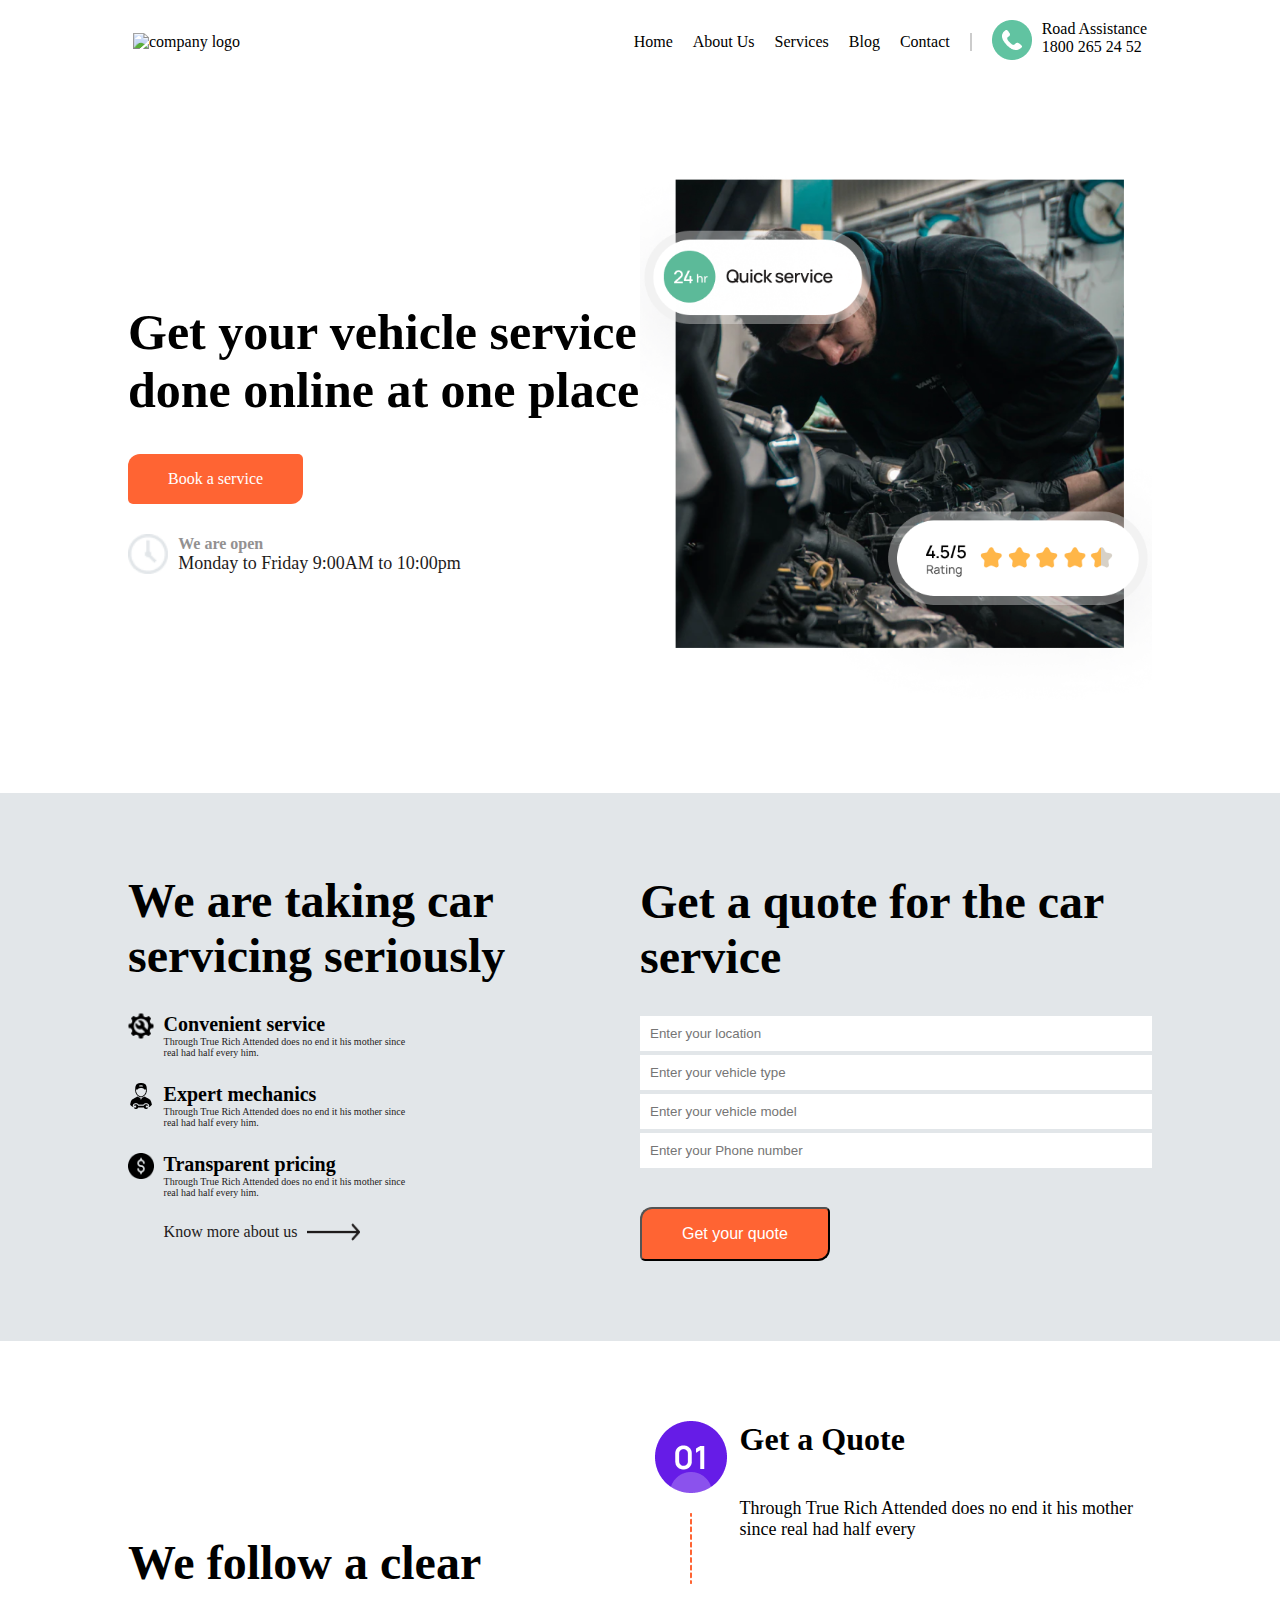
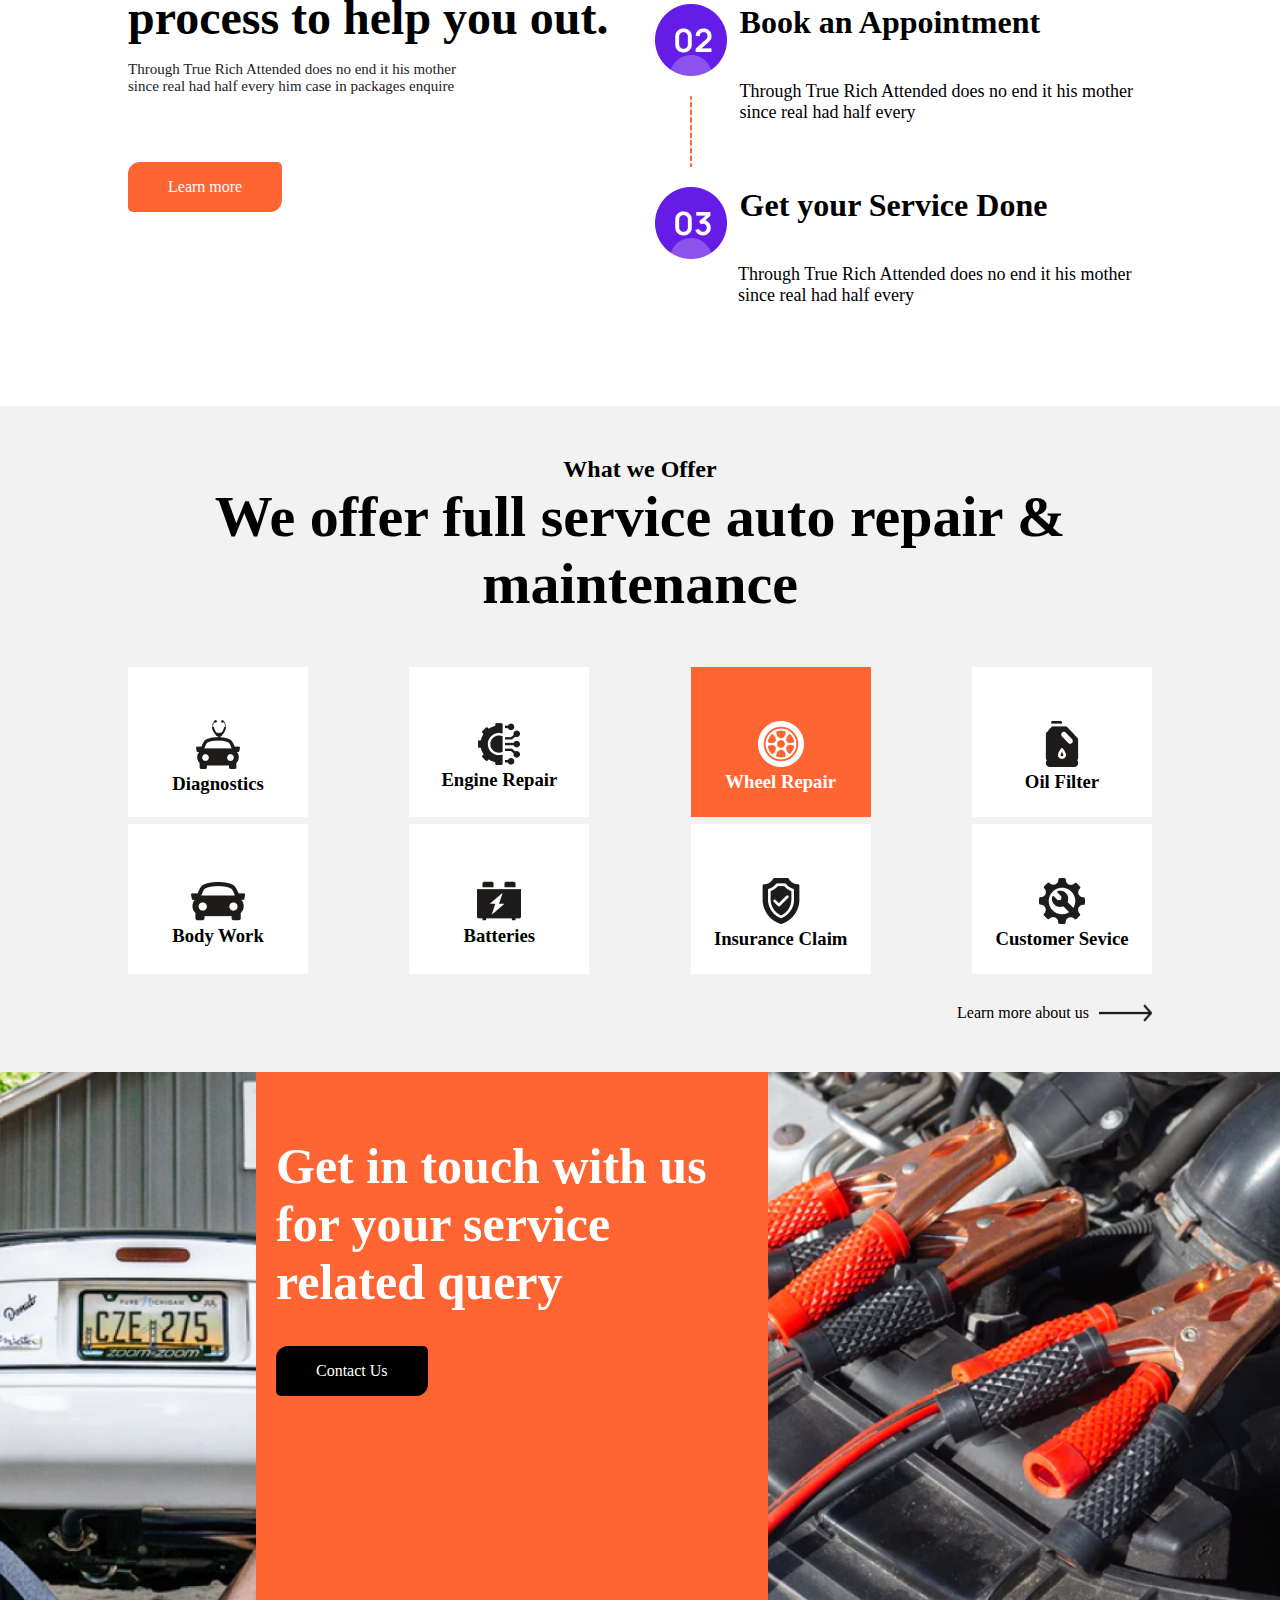
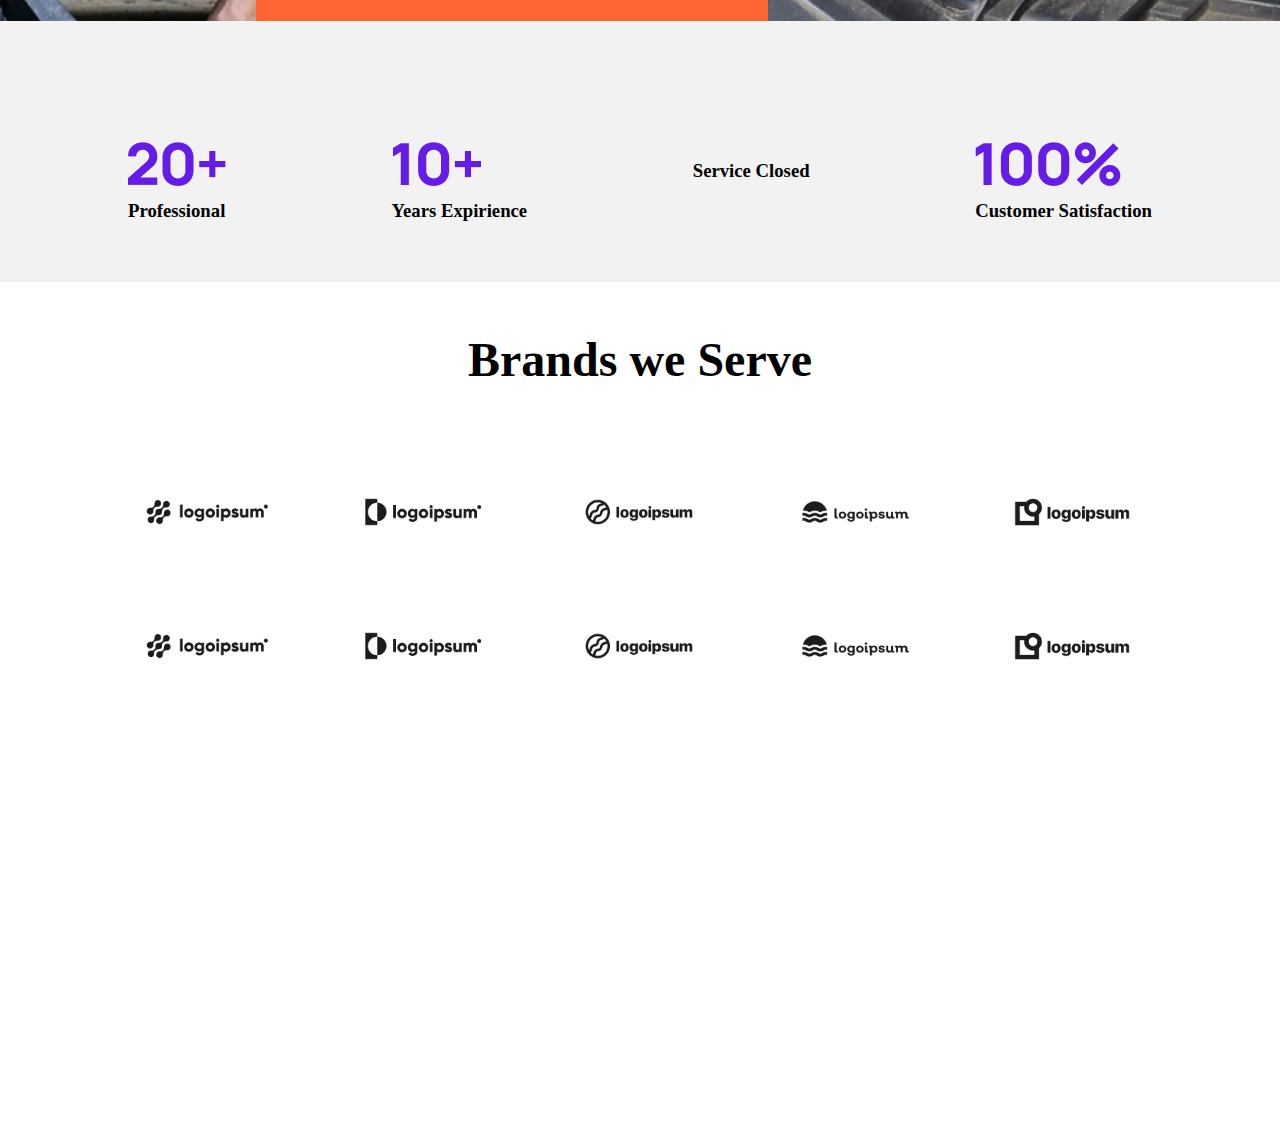
==== index.html @ cd8b01c2 "Minor self adjustments" ====
<!DOCTYPE html>
<html lang="en">
<head>
    <meta charset="UTF-8">
    <meta name="viewport" content="width=device-width, initial-scale=1.0">
    <meta http-equiv="X-UA-Compatible" content="ie=edge">
    <title>{finsweet</title>
    <link rel="stylesheet" href="page.css">
</head>
<body>
    <!-- Head Section -->
    <section>
        <header>
            <div class="container">
                <div class="main-header">
                    <div class="logo">
                        <img src="img/logo.png" alt="company logo" class="">
                    </div>
                    <div class="right-section">
                        <div class="navigation">
                            <ul>
                                <li><a href="#">Home</a></li>
                                <li><a href="#">About Us</a></li>
                                <li><a href="#">Services</a></li>
                                <li><a href="#">Blog</a></li>
                                <li><a href="#">Contact</a></li>
                            </ul>
                        </div>
                        <div class="road-assistance">
                            <div class="icon">
                                <img src="img/call.png" alt="road assistance">
                            </div>
                            <div class="inner-section">
                                <p>Road Assistance</p>
                                <p>1800 265 24 52</p>
                            </div>
                        </div>
                    </div>
                </div>
                
            </div>
        </header>
    </section>

    <!-- Hero Section -->
    <section id="hero-section">
        <div class="container">
            <div class="flex">
                <div class="text-section">
                    <h1>Get your vehicle service done online at one place</h1>
                    <a href="#" class="orange-button">Book a service</a>
                    <div class="time-section flex">
                        <div class="time-icon"><img src="img/timeicon.png" alt="time icon"></div>
                        <div class="time-text">
                            <h5>We are open</h5>
                            <p> Monday to Friday 9:00AM to 10:00pm</p>
                        </div>

                    </div>

                </div>
                <div class="image-section">
                    <!-- <img src="img/mechanic-image.png" alt="Mechanic Working"> -->

                </div>
            </div>

        </div>
    
    </section>

    <!-- Quote Section -->
    <section id="quote-section">
        <div class="container">
            <div class="flex">
                <div class="left-section">
                    <h2>We are taking car servicing seriously</h2>
                    <ul>
                        <li>
                                <div class="flex">
                                    <div class="image-box">
                                        <img src="img/convinient-service.png" alt="convinient service">
                                    </div>
                                    <div class="text-box">
                                        <h5>Convenient service</h5>
                                        <p>Through True Rich Attended does no end it his mother since real had half every him.</p>
                                    </div>
                                </div>
                        </li>

                        <li>
                                <div class="flex">
                                    <div class="image-box">
                                        <img src="img/expert-mechanics.png" alt="convinient service">
                                    </div>
                                    <div class="text-box">
                                        <h5>Expert mechanics</h5>
                                        <p>Through True Rich Attended does no end it his mother since real had half every him.</p>
                                    </div>
                                </div>
                        </li>

                        <li>
                                <div class="flex">
                                        <div class="image-box">
                                            <img src="img/pricing.png" alt="convinient service">
                                        </div>
                                        <div class="text-box">
                                            <h5>Transparent pricing</h5>
                                            <p>Through True Rich Attended does no end it his mother since real had half every him.</p>
                                        </div>
                                    </div>
                        </li>

                        <li>
                                <div class="flex">
                                        <div class="image-box">
                                        </div>
                                        <div class="text-box">
                                            <div class="flex">
                                                <a href="#">Know more about us</a>
                                                <img src="img/Arrow.png" alt="">
                                            </div>
                                        </div>
                                    </div>
                        </li>
                    </ul>

                </div>
                <div class="right-form-section">
                    <h3>Get a quote for the car service</h3>
                    <div>
                        <form action="">
                            <div class="input-box">
                                <input type="text" placeholder="Enter your location">
                            </div>
                            <div class="input-box">
                                <input type="text" placeholder="Enter your vehicle type">
                            </div>
                            <div class="input-box">
                                <input type="text" placeholder="Enter your vehicle model">
                            </div>
                            <div class="input-box">
                                <input type="text" placeholder="Enter your Phone number">
                            </div>                            
                            <button class="orange-button">Get your quote</button>
                        </form>
                    </div>

                </div>
            </div>

        </div>
    </section>

    <!-- Learn Section -->
    <section id="learn-section">
        <div class="container">
            <div class="parent flex">
                <div class="left-2-section">
                    <h2>We follow a clear process to help you out.</h2>
                    <p>Through True Rich Attended does no end it his mother <br> since real had half every him case in packages enquire</p>
                    <a href="#" class="orange-button">Learn more</a>

                </div>


                <div class="right-2-section">
                    <div>

                        <ul>
                            <li>
                                <div class="flex">
                                    <div class="image-box">
                                        <img src="img/circle-cutton1.png" alt="convinient service">
                                    </div>
                                    <div class="text-box">
                                        <h5>Get a Quote</h5>
                                    </div>
                                </div>
                            </li>

                            <li>
                                <div class="flex">
                                    <div class="image-box">
                                        <img src="img/Line.png" alt="Orange line">
                                    </div>
                                    <div class="text-box">
                                        <p>Through True Rich Attended does no end it his mother since real had half every</p>
                                    </div>
                                </div>
                            </li>
                        </ul>

                        <ul>
                            <li>
                                <div class="flex">
                                    <div class="image-box">
                                        <img src="img/circle-cutton2.png" alt="convinient service">
                                    </div>
                                    <div class="text-box">
                                        <h5>Book an Appointment</h5>
                                    </div>
                                </div>
                            </li>

                            <li>
                                <div class="flex">
                                    <div class="image-box">
                                        <img src="img/Line.png" alt="Orange line">
                                    </div>
                                    <div class="text-box">
                                        <p>Through True Rich Attended does no end it his mother since real had half every</p>
                                    </div>
                                </div>
                            </li>
                        </ul>

                        <ul>
                            <li>
                                <div class="flex">
                                    <div class="image-box">
                                        <img src="img/circle-cutton3.png" alt="convinient service">
                                    </div>
                                    <div class="text-box">
                                        <h5>Get your Service Done</h5>
                                    </div>
                                </div>
                            </li>

                            <li>
                                <div class="flex">
                                    <div class="image-box">
                                        <img src="" alt="">
                                    </div>
                                    <div class="text-box">
                                        <p>Through True Rich Attended does no end it his mother since real had half every</p>
                                    </div>
                                </div>
                            </li>
                        </ul>
                           
                    </div>

                </div>
            </div>
        </div>
    </section>

    <!-- Offer Section -->
    <section id="offer-section">
        <div class="container">
            <h2>What we Offer</h2>
            <h1>We offer full service auto repair & maintenance</h1>

            <div class="first-row">

                <div class="service-box">
                    <div class="box-area">
                        <img src="img/diagnostics.png" alt="Diagnostics">
                        <h3>Diagnostics</h3>
                    </div>
                </div>

                <div class="service-box">
                    <div class="box-area">
                        <img src="img/engine-repair.png" alt="Engine Repair">
                        <h3>Engine Repair</h3>
                    </div>
                </div>

                <div id="wheel">
                    <div class="box-area">
                        <img src="img/wheel-repair.png" alt="Wheel Repair">
                        <h3>Wheel Repair</h3>
                    </div>
                </div>

                <div class="service-box">
                    <div class="box-area">
                        <img src="img/oil-filter.png" alt="Oil filter">
                        <h3>Oil Filter</h3>
                    </div>
                </div>


            </div>

            <div class="second-row">
               
                <div class="service-box">
                        <div class="box-area">
                            <img src="img/body-work.png" alt="Body work">
                            <h3>Body Work</h3>
                        </div>
                    </div>
    
                    <div class="service-box">
                        <div class="box-area">
                            <img src="img/batteries.png" alt="Batteries">
                            <h3>Batteries</h3>
                        </div>
                    </div>
    
                    <div class="service-box">
                        <div class="box-area">
                            <img src="img/insurance-claim.png" alt="Insurance">
                            <h3>Insurance Claim</h3>
                        </div>
                    </div>
    
                    <div class="service-box">
                        <div class="box-area">
                            <img src="img/customer.png" alt="costomer">
                            <h3>Customer Sevice</h3>
                        </div>
                    </div>

            </div>
            <div class="flex">
                <a href="#">Learn more about us</a>
                <img src="img/Arrow.png" alt="">
            </div>
        </div>

    </section>

    <!-- Interact Section -->
    <section id="interact-section">
            <div class="flex">

                <div class="first-img">
                    <img src="" alt="">

                </div>

                <div class="second-img">
                    <h1>Get in touch with us for your service related query</h1>
                    <a href="#" class="orange-button">Contact Us</a>

                </div>

                <div class="third-img">
                    <img src="" alt="">
                </div>
            </div>


        <div class="container">

            <div class="rate-flex">
                <div class="rate">
                    <img src="img/20+.png" alt="">
                    <h3>Professional</h3>
                </div>

                <div class="rate">
                    <img src="img/10+.png" alt="">
                    <h3>Years Expirience</h3>
                </div>
                
                <div class="rate">
                    <img src="img/12k+.png" alt="">
                    <h3>Service Closed</h3>
                </div>
                <div class="rate">
                    <img src="img/wee.png" alt="">
                    <h3>Customer Satisfaction</h3>
                </div>
            </div>
            

        </div>

    </section>
        
    <!-- Brand Setion -->
    <section id="brand-section">
        <div class="container">
            <h1>Brands we Serve</h1>
            <div class="rate-top">

                <div class="rate">
                        <img src="img/logo1.png" alt="">
                </div>

                <div class="rate">
                        <img src="img/logo2.png" alt="">
                </div>

                <div class="rate">
                        <img src="img/logo3.png" alt="">
                </div>

                <div class="rate">
                        <img src="img/logo4.png" alt="">
                </div>

                <div class="rate">
                        <img src="img/logo5.png" alt="">
                </div>
            </div>

            <div class="rate-top">
                    
                <div class="rate">
                        <img src="img/logo1.png" alt="">
                </div>

                <div class="rate">
                        <img src="img/logo2.png" alt="">
                </div>

                <div class="rate">
                        <img src="img/logo3.png" alt="">
                </div>

                <div class="rate">
                        <img src="img/logo4.png" alt="">
                </div>

                <div class="rate">
                        <img src="img/logo5.png" alt="">
                </div>
            </div>
        </div>

    </section>


</body>
</html>
---- page.css ----
* {
    margin: 0;
    padding: 0;
    box-sizing: border-box;
}

.container {
    width: 80%;
    margin: 0 auto;
}

.main-header{
    display: flex;
    justify-content: space-between;
    align-items: center;
    padding: 20px 5px;
}

.right-section {
    display: flex;
    align-items: center;
}

.right-section ul {
    list-style: none;
    display: flex;
}

.road-assistance {
    display: flex;
    padding-left: 20px;
}

.right-section ul li {
    margin-right: 20px;
}

.right-section ul li a {
    text-decoration: none;
    color: #000;
}

.right-section .navigation {
    border-right: 2px solid #ccc;
}

.road-assistance .icon {
    margin-right: 10px;
}

.flex{
    display: flex;

}

#hero-section .text-section, #hero-section .image-section{
    width: 50%;
}

#hero-section, #quote-section {
    padding: 80px 0;
}
.image-section{
    background: url(img/mechanic-image.png);
    background-size: cover;
    background-repeat: no-repeat;
    background-position: center;
    height: 61vh;
}
.text-section h1{
    font-size: 50px;
    font-family: 'Manrope';
}
.orange-button{
    background: #FF6433;
    border-radius: 12px 5px;
    padding: 16px 40px;
    text-decoration: none;
    color: #fff;
    font-size: 16px;
    margin-top: 35px;
    display: inline-block;
}

.time-section{
    margin-top: 30px;
    align-items: center;
}
.time-section .time-icon{
    width: 8%;
    margin-right: 10px;
    display: flex;
    align-items: center;
    justify-content: center;
}

.time-section .time-text{
    width: 92%;
}

.time-section img{
    width: 100%;
}

#hero-section .flex{
    align-items: center;
}

.time-text h5{
    color: #939191;
    font-size: 16px;
}

.time-text p{
    font-size: 18px;
    color: #1E1B1B;
}

#quote-section{
    background: #E2E6E9;
}

#quote-section .left-section, #quote-section .right-form-section{
    width: 50%;
    align-content: center;
    align-items: center; 
}

#quote-section ul{
    list-style: none;
}

#quote-section ul li{
    margin-bottom: 20px;
}

#quote-section .left-section h2{
    margin-bottom: 30px;
}

.left-section h2{
    font-size: 48px;
    font-family: 'Manrope';
}

#quote-section .left-section .image-box{
    width: 5%;
    margin-right: 10px;

}
#quote-section .left-section .image-box img{
    width: 100%;
}

#quote-section .left-section .text-box{
    width: 50%;
}

#quote-section .left-section .text-box h5{
    font-size: 20px;
}
#quote-section .left-section .text-box p{
    font-size: 10px;
    color: #1E1B1B;
    margin-bottom: 5px;
}

.text-box a{
    text-decoration: none;
    color: #1E1B1B;
    margin-right: 10px;
}

#quote-section .right-form-section h3{
    font-size: 48px;
    margin-bottom: 32px;
}

#quote-section .right-form-section input{
    width: 100%;
    padding: 10px;
    margin-bottom: 4px;
    border: none;
}
#learn-section .left-2-section, #learn-section .right-2-section{
    width: 50%;
    align-content: center;
    align-items: center;
}

#quote-section, #learn-section {
    padding: 80px 0;
}

#learn-section .left-2-section h2{
    font-size: 48px;
    margin-bottom: 16px;
}

#learn-section .left-2-section p{
    color: #1E1B1B;
    font-size: 15px;
    margin-bottom: 32px;
}

#learn-section .right-2-section img{
    align-items: center;
    align-content: center;
    margin-right: 24px;

}

.flex-row .flex{
    justify-content: space-between;
}

#learn-section ul{
    list-style: none;
}

#learn-section ul li{
    margin-bottom: 20px;
}

#learn-section ul li h5{
    font-size: 32px;
}
#learn-section ul li p{
    font-size: 18px;
    margin-top: -15px;
}
#learn-section .flex .image-box{
    width: 5%;
    display: flex;
    align-items: center;
    justify-content: center;
    margin-left: 50px;
    margin-right: 24px;
}

#learn-section .flex .image-box img{
    display: flex;
    align-items: center;
    justify-content: center;
}

#learn-section .flex .text-box{
    width: 95%;
}

#learn-section .parent{
    align-content: center;
    align-items: center;
}

#offer-section{
    background: #F2F2F2;
}

#offer-section h1{
    font-size: 58px;
    text-align: center;
}

#offer-section h2{
    font-size: 24px;
    text-align: center;
}

#offer-section .container{
    padding-bottom: 50px;
    padding-top: 50px;
}

#offer-section .first-row .service-box .box-area, #wheel{
    background: #fff;
    width: 180px;
    text-align: center;
    align-items: center;
    align-content: center;
    height: 150px;
    padding-top: 30px;
    margin-top: 50px;
}

#offer-section  #wheel:hover{
    background-color: #000;
}

#offer-section .first-row .service-box .box-area:hover, #offer-section .second-row .service-box .box-area:hover{
    background-color: #FF6433;
}

#wheel{
    background: #FF6433;
    color: #fff;
}
#offer-section .second-row .service-box .box-area{
    background: #fff;
    width: 180px;
    text-align: center;
    align-items: center;
    align-content: center;
    height: 150px;
    padding-top: 30px;
    margin-top: 7px;
}

#offer-section .first-row, .second-row{
    display: flex;
    justify-content: space-between;
    align-items: center;
}

#offer-section .container .flex{
    padding-top: 30px;
    display: flex;
    justify-content: flex-end
}

#offer-section .container a{
    text-decoration: none;
    color: black;
    padding-right: 10px;
}

#interact-section{
    background: #F2F2F2;
    height: 90vh;
}

#interact-section .flex{
    height: 80vh;
}
#interact-section .first-img{
    width: 20%;
    background: url(img/car-image.png);
    background-size: cover;
    background-repeat: no-repeat;
    background-position: center;
    height: 61vh;
}

#interact-section .second-img{
    width: 40%;
    background: #FF6433;
    padding-top: 65px;
    padding-bottom: 80px;
    padding-left: 20px;
    padding-right: 20px;
    height: 61vh;
}

#interact-section .second-img a{
    background: #000000;
}

#interact-section .second-img h1{
    color: #fff;
    font-size: 50px;

}

#interact-section .third-img{ 
    width: 40%;
    background: url(img/wire-image.png);
    background-size: cover;
    background-repeat: no-repeat;
    background-position: center;
    height: 61vh;
    
}

#interact-section .container{
    background: #F2F2F2;
}
.rate-flex{
    display: flex;
    justify-content: space-between;
}

.rate img{
    margin-bottom: 10px;
}

#interact-section .flex{
    margin-bottom: -50px;
}

#interact-section .container{
    margin-bottom: -50px;
}


.rate-top{
    display: flex;
    justify-content: space-between;
}

.rate img{
    margin-bottom: 10px;
}

#interact-section .flex{
    margin-bottom: -50px;
}

#interact-section .container{
    margin-bottom: -50px;
}

.rate-top img{
    height: 90px;
    margin-top: 30px;
}

#brand-section .container{
    text-align: center;
}

#brand-section .container h1{
    font-size: 48px;
    margin: 50px;
}

#brand-section{
    height: 90vh;
}
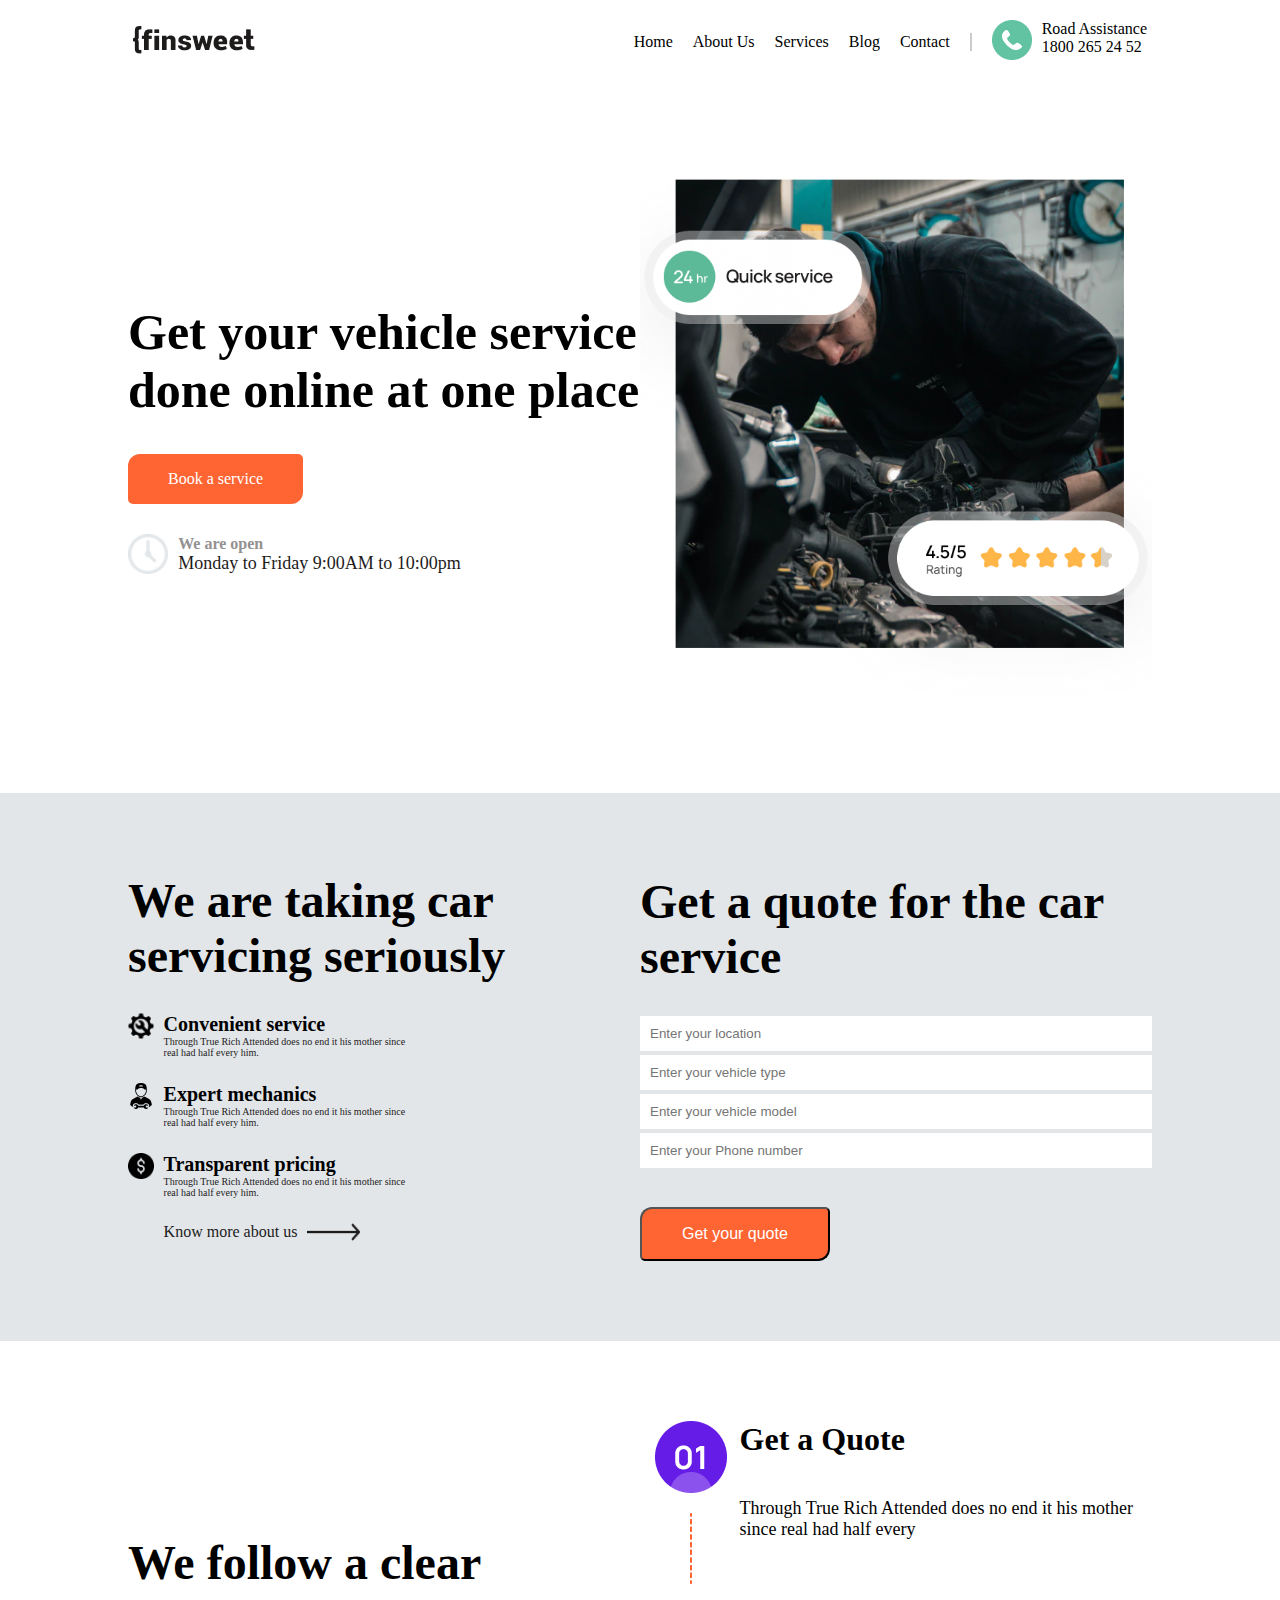
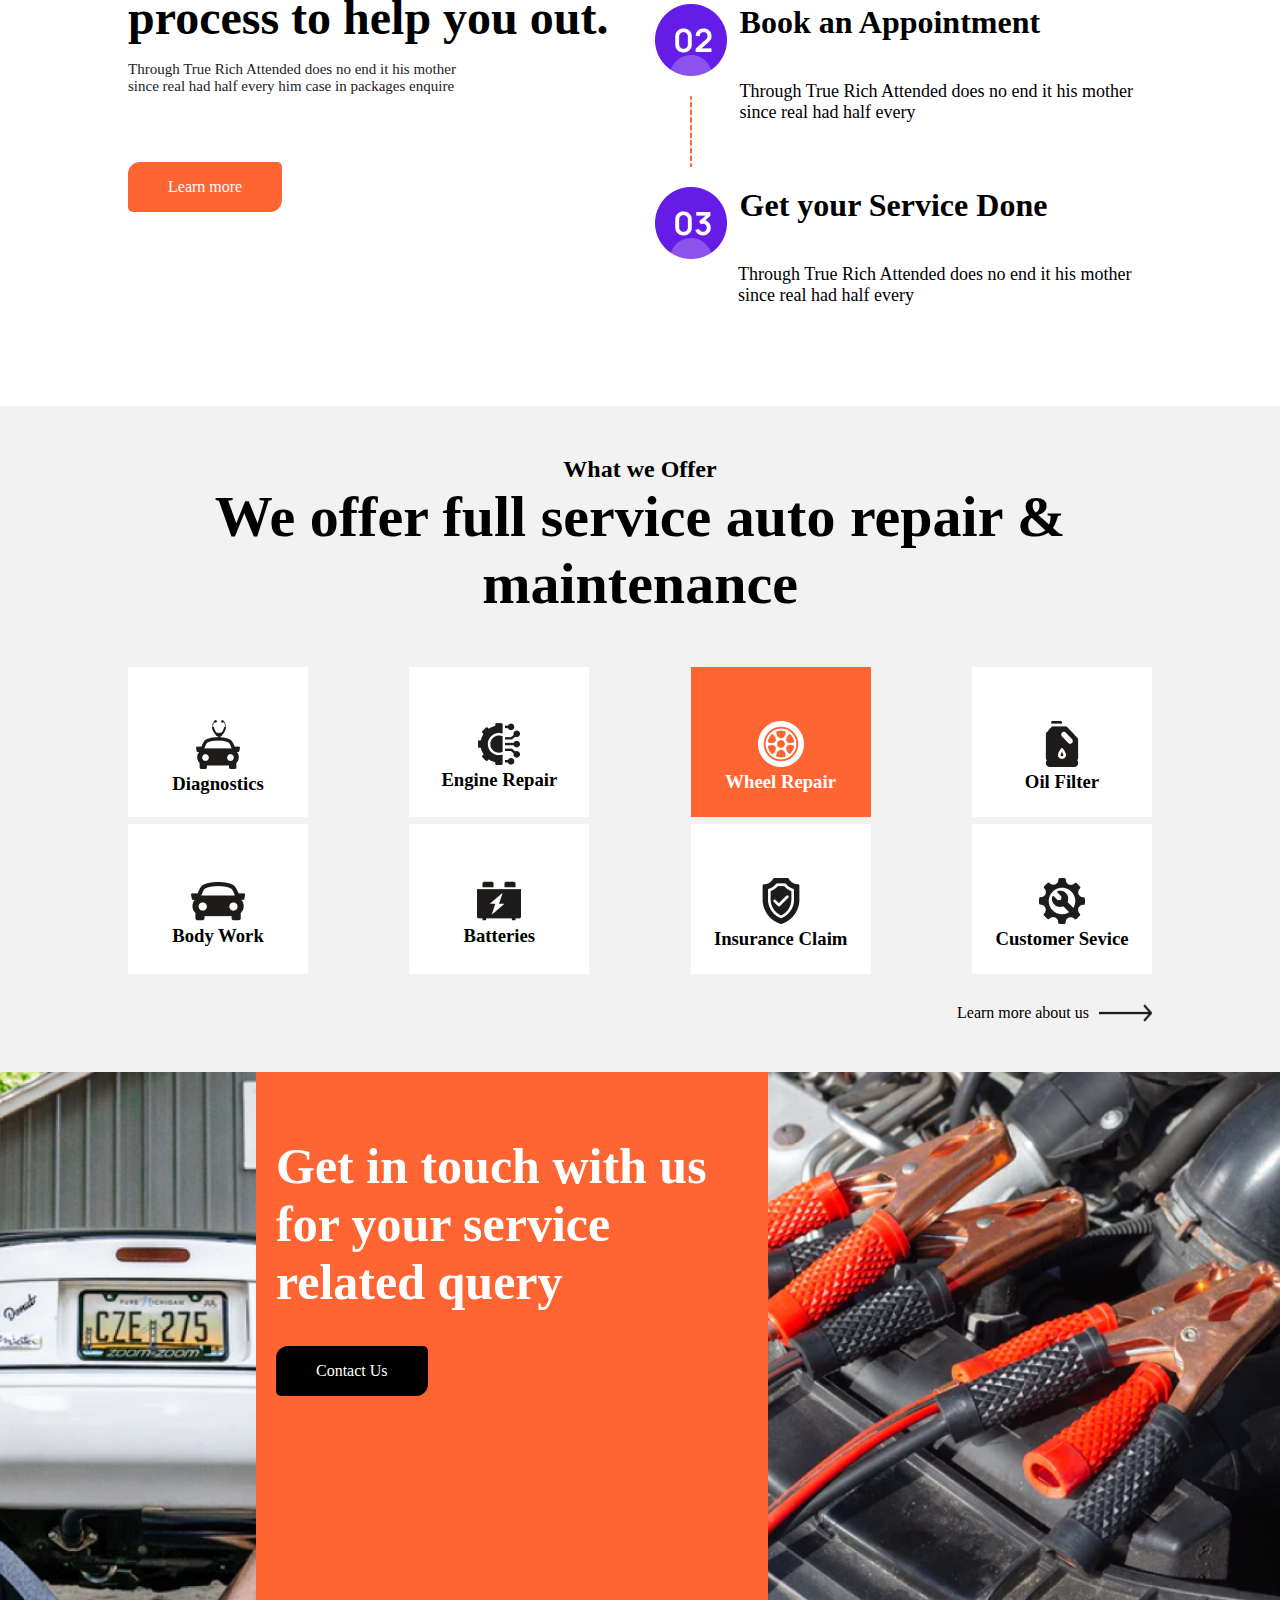
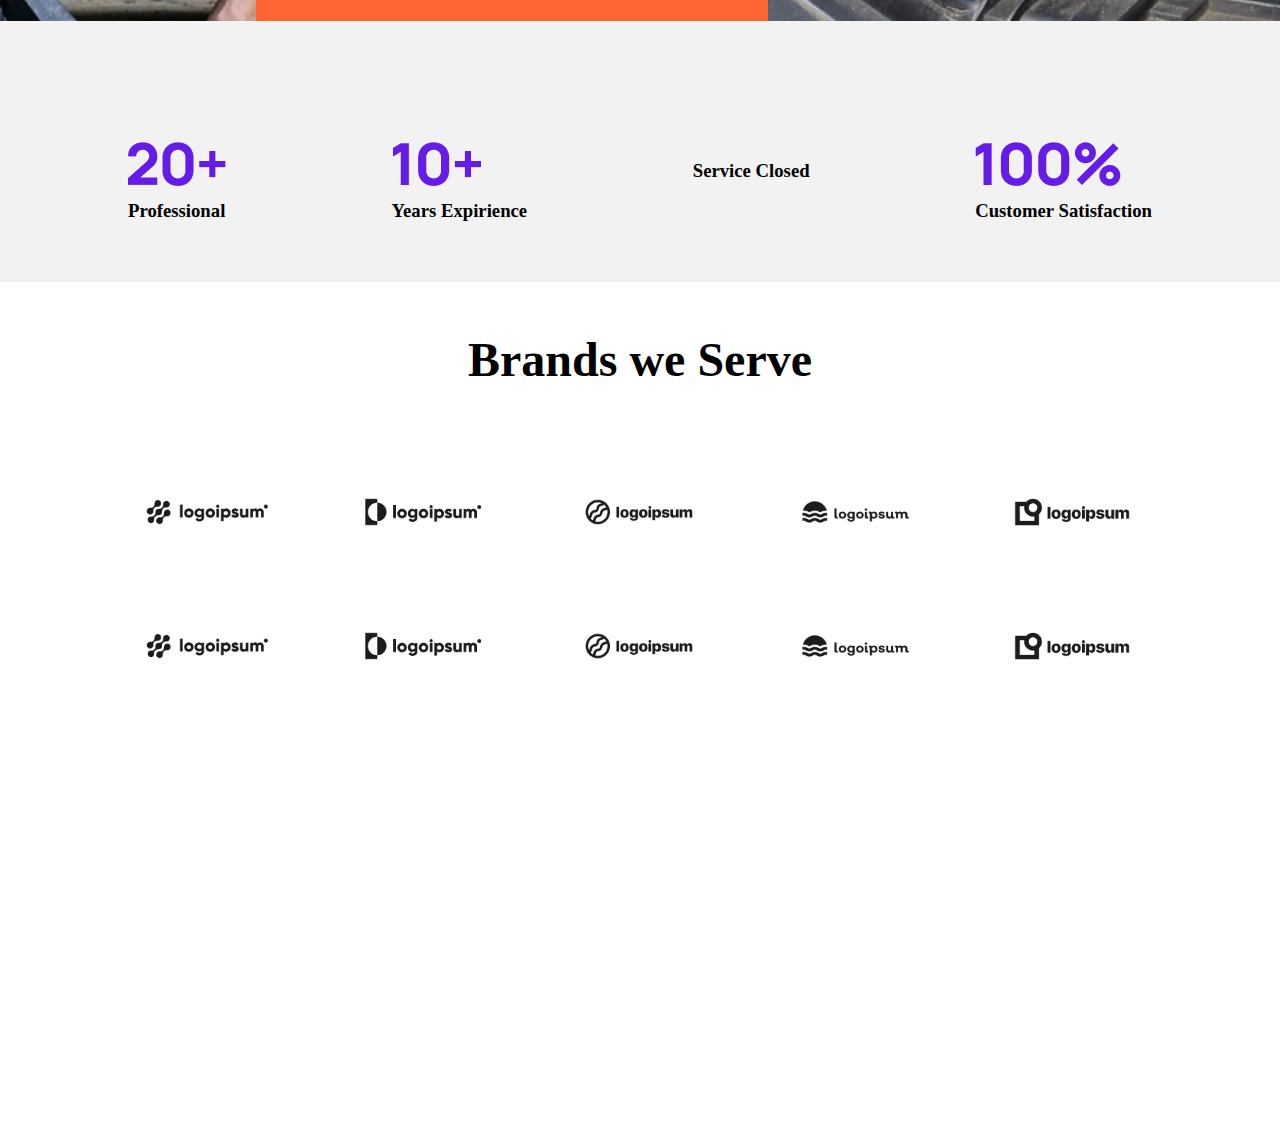
==== commit d5c24dff: "Logo adjustment" ====
--- a/index.html
+++ b/index.html
@@ -14,7 +14,7 @@
             <div class="container">
                 <div class="main-header">
                     <div class="logo">
-                        <img src="img/logo.png" alt="company logo" class="">
+                        <img src="img/finsweet.png" alt="company logo" class="">
                     </div>
                     <div class="right-section">
                         <div class="navigation">
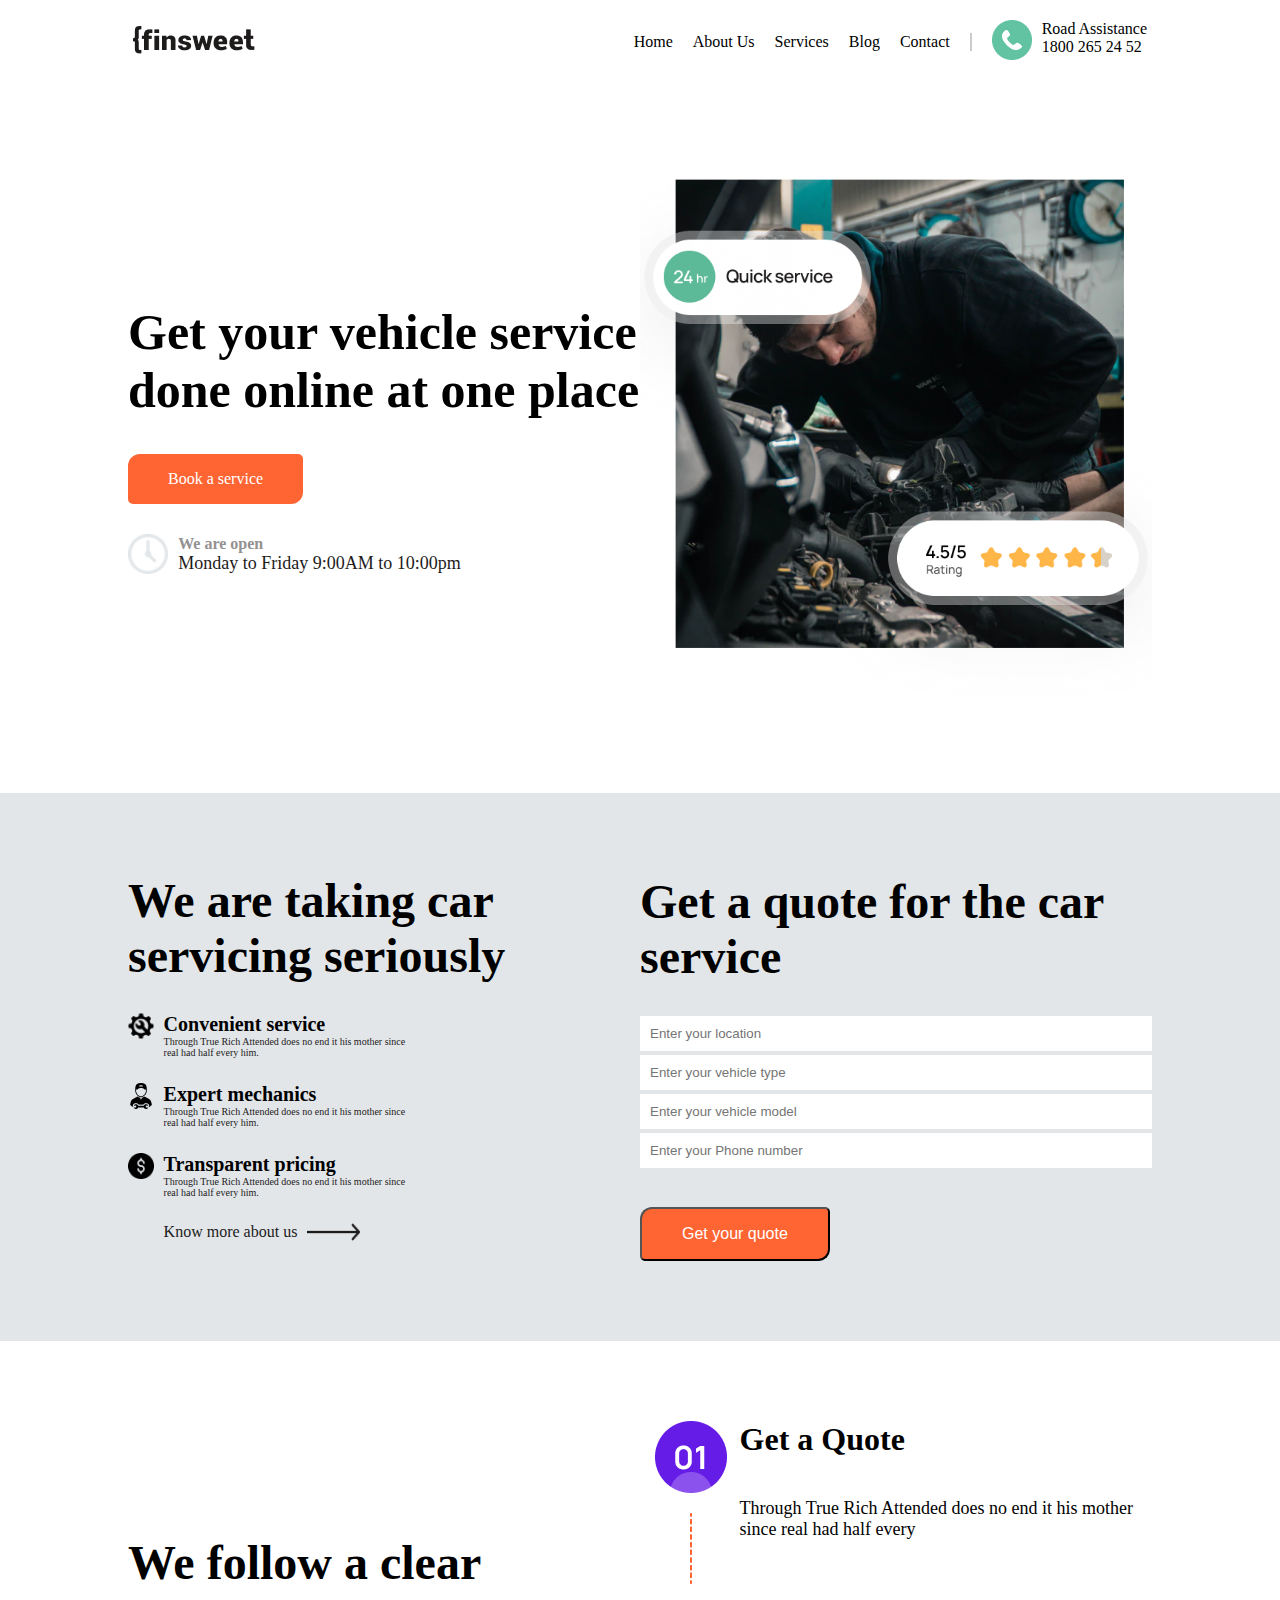
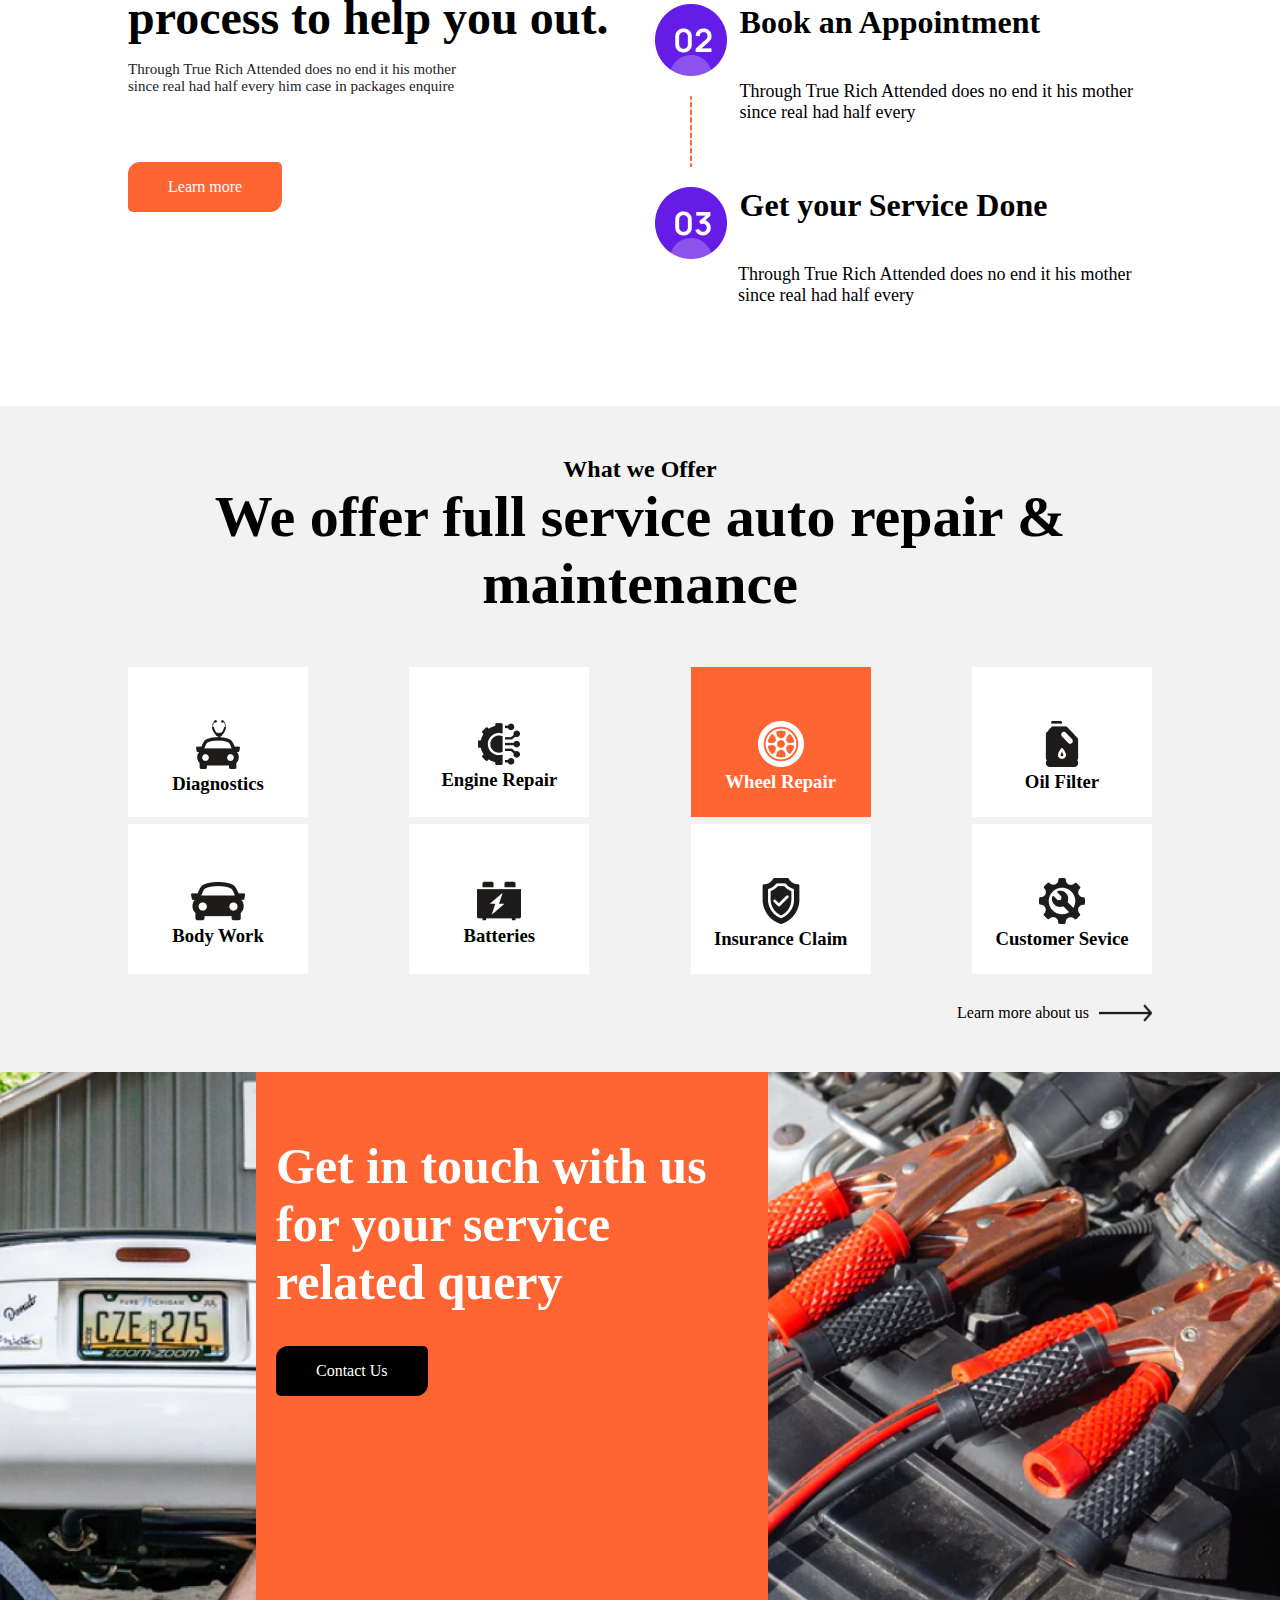
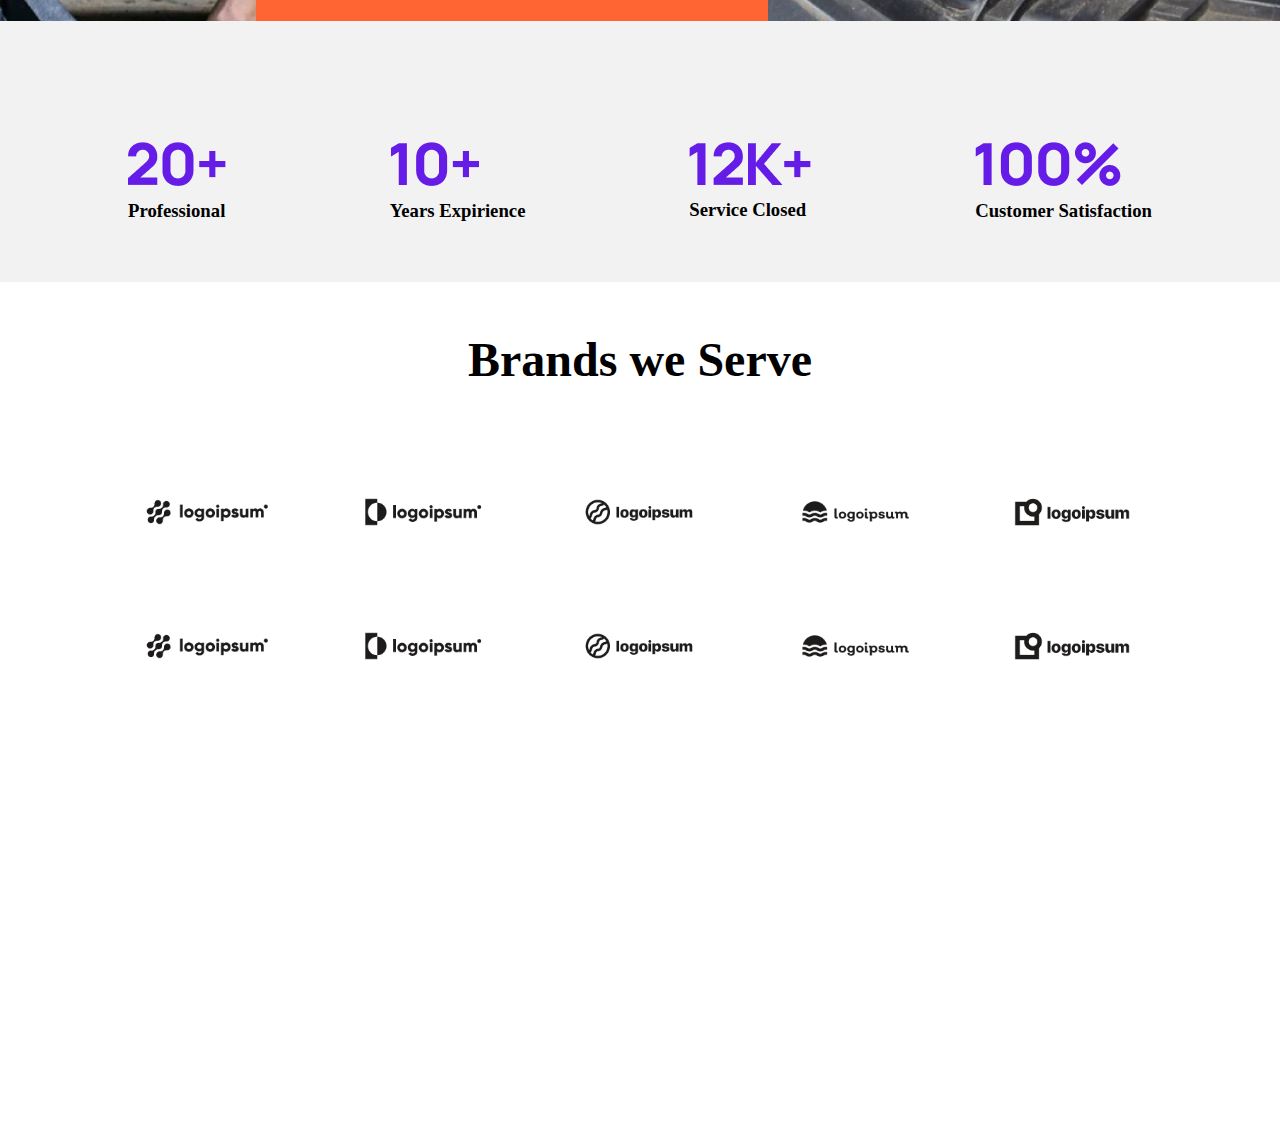
==== commit c26ccab9: "12+ fixing" ====
--- a/index.html
+++ b/index.html
@@ -360,7 +360,7 @@
                 </div>
                 
                 <div class="rate">
-                    <img src="img/12k+.png" alt="">
+                    <img src="img/12plus.png" alt="">
                     <h3>Service Closed</h3>
                 </div>
                 <div class="rate">
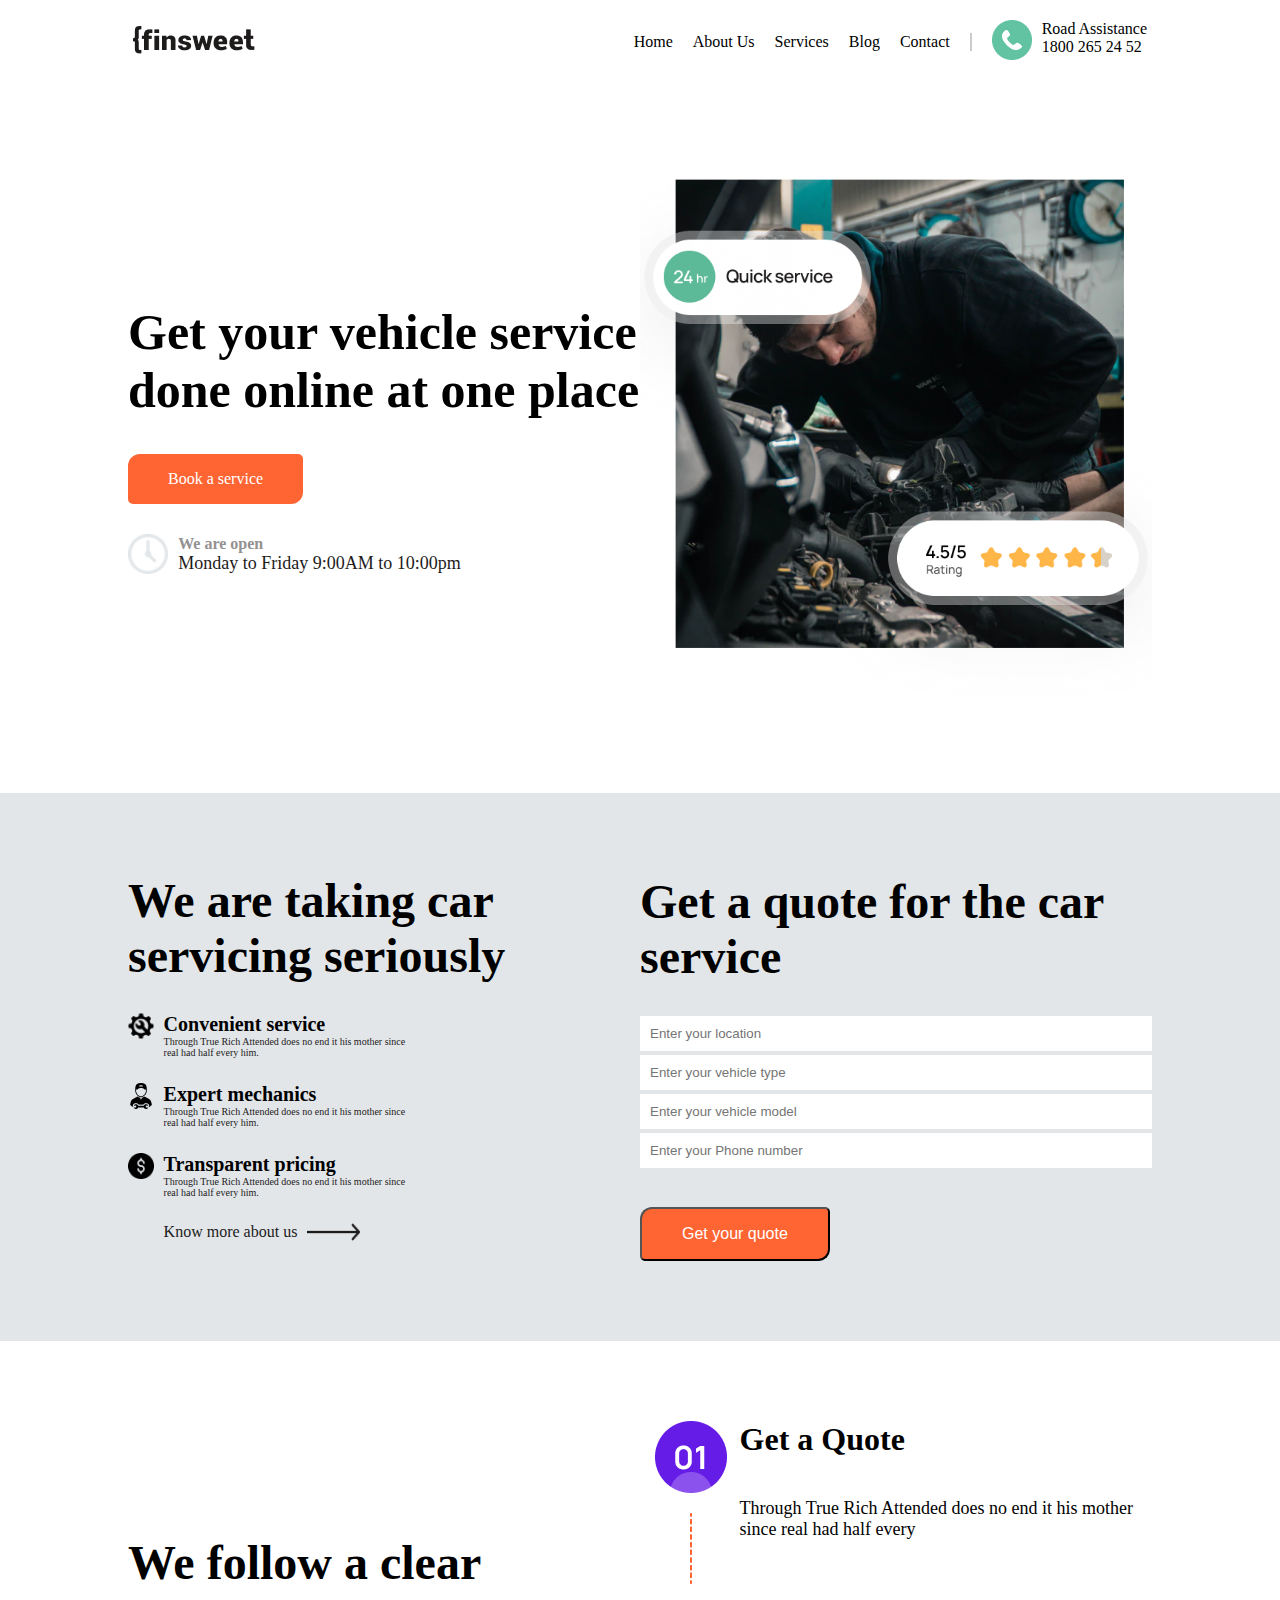
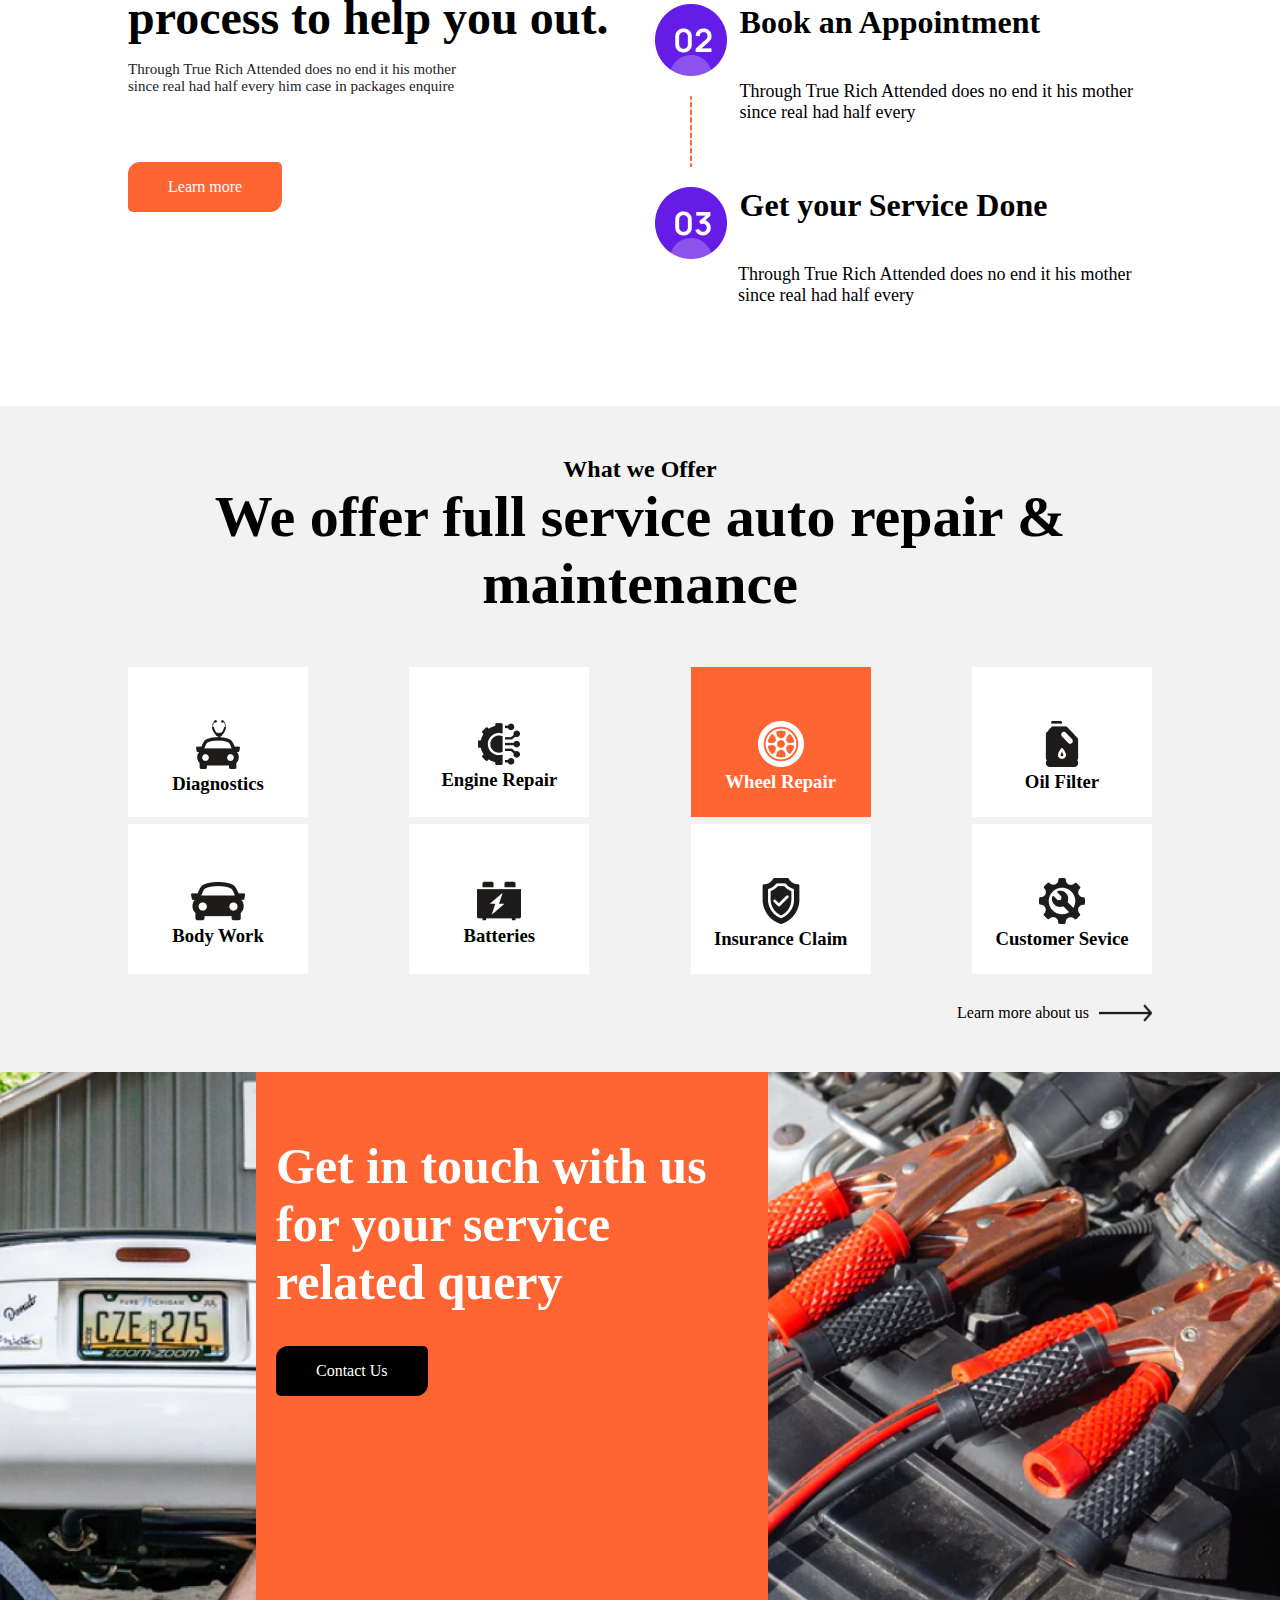
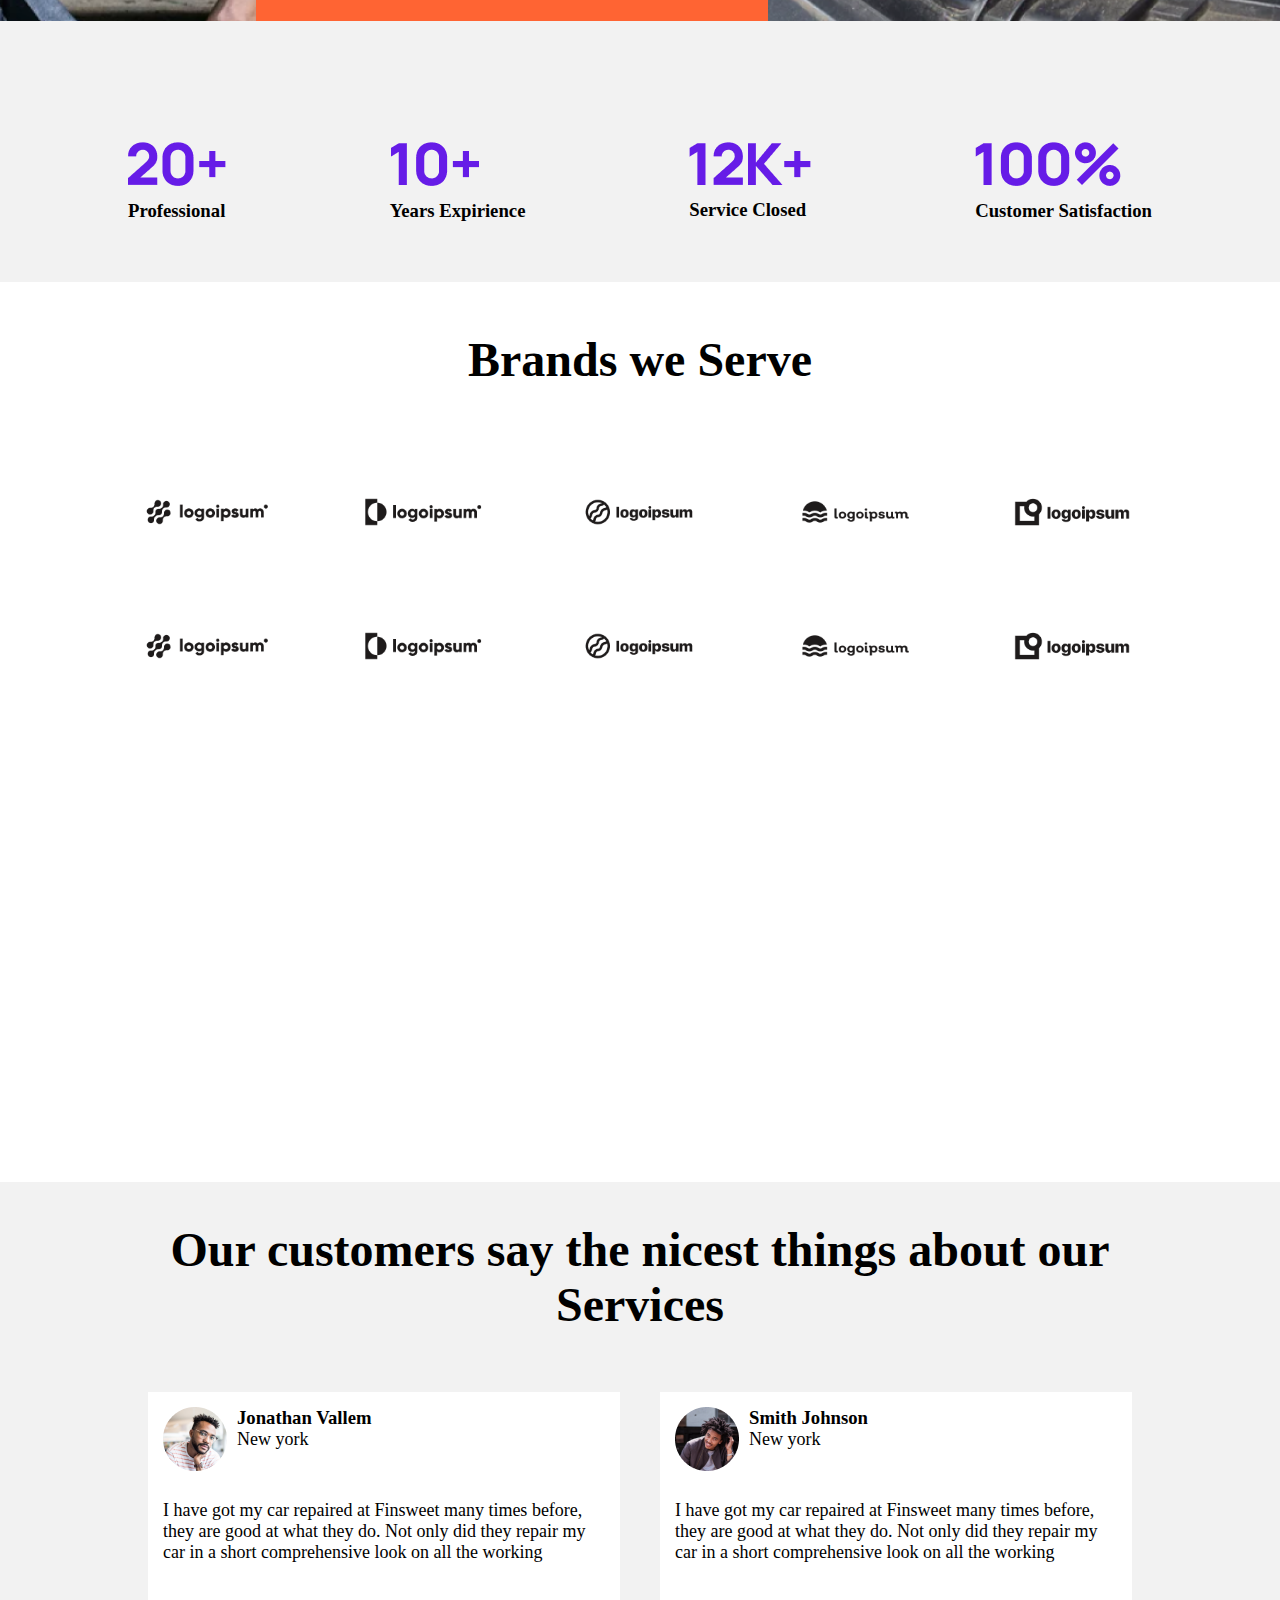
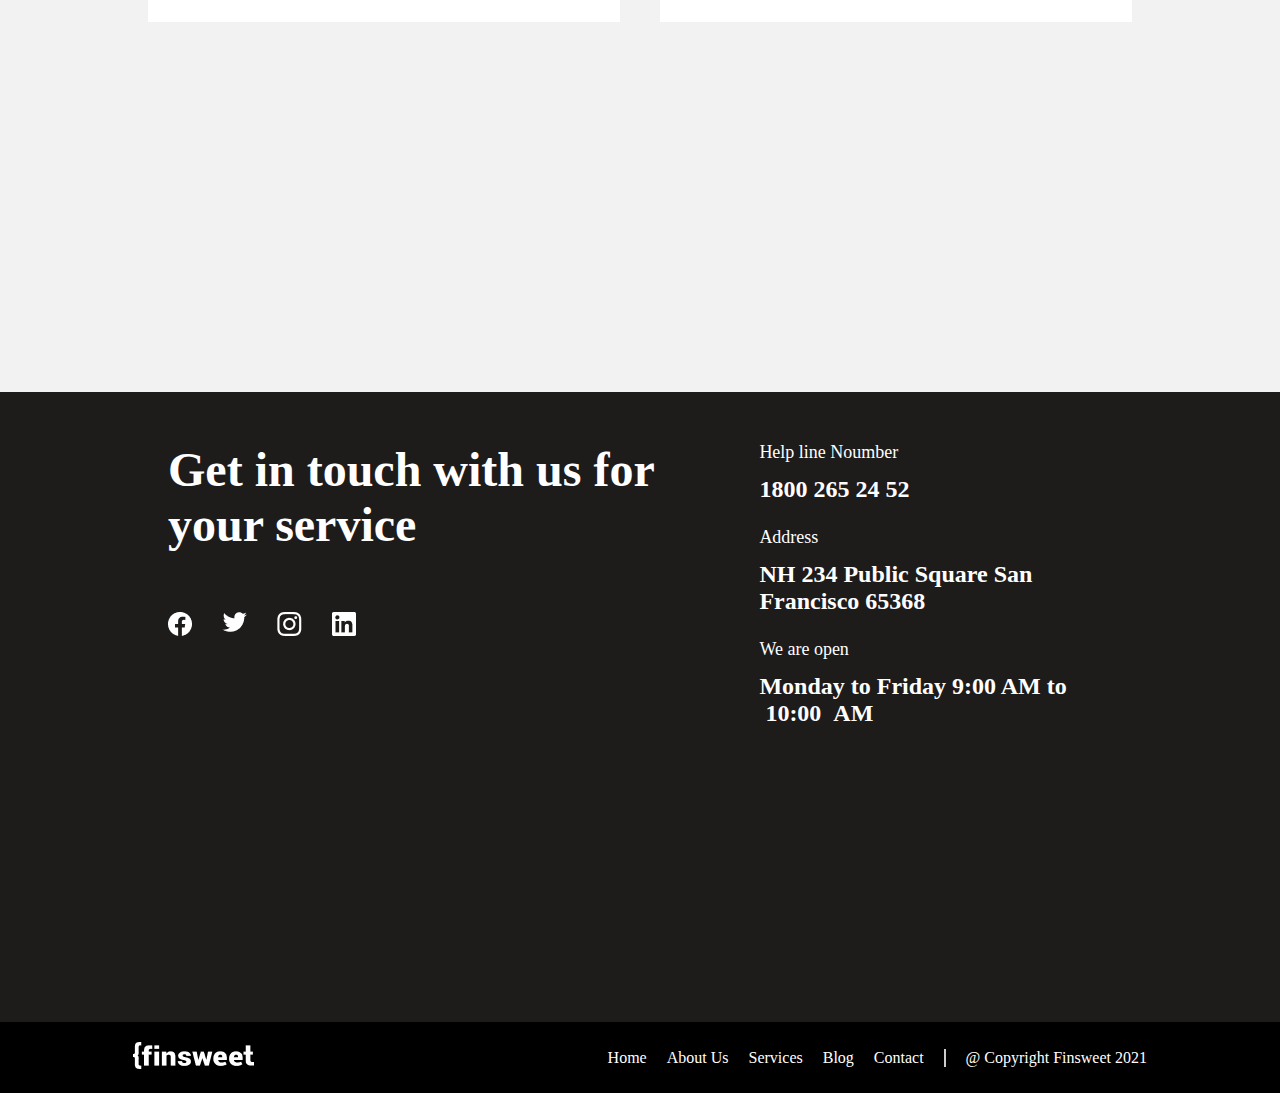
==== commit bf313f13: "Service page fixed" ====
--- a/index.html
+++ b/index.html
@@ -21,7 +21,7 @@
                             <ul>
                                 <li><a href="#">Home</a></li>
                                 <li><a href="#">About Us</a></li>
-                                <li><a href="#">Services</a></li>
+                                <li><a href="service.html">Services</a></li>
                                 <li><a href="#">Blog</a></li>
                                 <li><a href="#">Contact</a></li>
                             </ul>
@@ -427,6 +427,111 @@
 
     </section>
 
+    <!-- Review Section -->
+    <section id="review-section">
+        <div class="container">
+            <h2>Our customers say the nicest things about our Services</h2>
+
+            <div class="flex">
+                <div class="left-comment">
+                    <div class="person">
+                        <div><img src="img/comment1.png" alt=""></div>
+
+                        <div>
+                            <h3>Jonathan Vallem</h3>
+                            <p>New york</p>
+                        </div>
+                        
+                        
+                    </div>
+                    <p>I have got my car repaired at Finsweet many times before, they are good at what they do. Not only did they repair my car in a short comprehensive look on all the working</p>
+                </div>
+
+                <div class="left-comment">
+                    <div class="person">
+                        <div><img src="img/comment2.png" alt=""></div>
+
+                        <div>
+                            <h3>Smith Johnson</h3>
+                            <p>New york</p>
+                        </div>     
+                    </div>
+                    <p>I have got my car repaired at Finsweet many times before, they are good at what they do. Not only did they repair my car in a short comprehensive look on all the working</p>
+                </div>
+            </div>
+
+            <img src="img/bottom-lines.png" alt="">
+        </div>
+
+    </section>
+
+    <!-- Contact Section -->
+    <section id="contact-section">
+        <div class="container">
+            <div class="flex">
+                <div class="left-contact">
+                    <h2>Get in touch with us for your  service</h2>
+                    <div class="flex">
+                        <a href=""><img src="img/facebook.png" alt=""></a>
+                        <a href=""><img src="img/twitter.png" alt=""></a>
+                        <a href=""><img src="img/instagram.png" alt=""></a>
+                        <a href=""><img src="img/linkedin.png" alt=""></a>
+                    </div>
+
+                </div>
+                <div class="right-contact">
+
+                    <div>
+                        <p>Help line Noumber</p>
+                        <h1>1800 265 24 52</h1>
+                    </div>
+
+                    <div>
+                        <p>Address</p>
+                        <h1>NH 234   Public Square San Francisco  65368</h1>
+                    </div>
+
+                    <div>
+                        <p>We are open</p>
+                        <h1>Monday to Friday 9:00 AM to  10:00  AM</h1>
+                    </div>
+                   
+                </div>
+            </div>
+        </div>
+
+    </section>
+
+    <!-- Foot Section -->
+    <section id="footer">
+        <header>
+            <div class="container">
+                <div class="main-header">
+                    <div class="logo">
+                        <img src="img/Logo-white.png" alt="company logo" class="">
+                    </div>
+                    <div class="right-section">
+                        <div class="navigation">
+                            <ul>
+                                <li><a href="#">Home</a></li>
+                                <li><a href="#">About Us</a></li>
+                                <li><a href="service.html">Services</a></li>
+                                <li><a href="#">Blog</a></li>
+                                <li><a href="#">Contact</a></li>
+                            </ul>
+                        </div>
+                        <div class="road-assistance">
+                            <div class="inner-section">
+                                <p>@ Copyright Finsweet 2021</p>
+                            </div>
+                        </div>
+                    </div>
+                </div>
+                
+            </div>
+        </header>
+    </section>
+
 
 </body>
 </html>--- a/page.css
+++ b/page.css
@@ -426,3 +426,219 @@
 #brand-section{
     height: 90vh;
 }
+
+#review-section{
+    background: #F2F2F2;
+    height: 90vh;   
+}
+
+#review-section .container{
+    text-align: center;
+}
+
+#review-section .container h2{
+    font-size: 48px;
+    margin: 40px;
+    padding-top: 40px;
+}
+
+#review-section .left-comment{
+    background: #fff;
+    height: 230px;
+    margin: 20px;
+    padding: 15px;
+}
+
+#review-section .left-comment{
+    width: 48%;
+}
+
+#review-section .left-comment p{
+    text-align: left;
+    font-size: 18px;
+}
+
+#review-section .container .flex{
+    justify-content: space-between;
+}
+
+#review-section .left-comment .person{
+    display: flex;
+    align-content: center;
+    align-content: center;
+    text-align: left;
+    margin-bottom: 25px;
+}
+
+#review-section .left-comment .person img{
+    margin-right: 10px;
+}
+
+#contact-section{
+    background: #1E1B1B;
+    height: 70vh;
+    
+}
+
+#contact-section .container{
+    color: #fff;
+    padding: 40px;
+    padding-top: 50px;
+}
+
+#contact-section .left-contact h2{
+    font-size: 48px;
+    margin-bottom: 60px;
+}
+
+#contact-section .flex{
+    align-content: center;
+    
+}
+#contact-section .left-contact .flex a{
+    margin-right: 30px
+}
+
+#contact-section .right-contact p{
+    font-size: 18px;
+    margin-bottom: 13px;
+}
+
+#contact-section .right-contact h1{
+    font-size: 24px;
+    margin-bottom: 24px;
+}
+
+#footer{
+    background: #000000;
+    
+}
+#footer .container{
+    color: #FFF;
+
+}
+
+#footer .container a{
+    color: #FFF;
+}
+
+#service{
+    height: 80vh;
+}
+
+
+#service .container{
+    height: 300px;
+}
+
+#service .flex .img-sec{
+    width: 40%;
+}
+
+#service .flex .text-sec{
+    width: 60%;
+}
+
+.img-sec{
+    background: url(img/service.png);
+    background-size: cover;
+    background-repeat: no-repeat;
+    background-position: left;
+    height: 61vh;
+}
+
+.text-sec{
+    background: #1E1B1B;
+    color: #fff;
+    padding: 45px;
+}
+
+.text-sec h2{
+    font-size: 64px;
+
+}
+
+.text-sec p{
+    color: #F2F2F2;
+    font-size: 18px;
+    margin-top: 35px;
+    
+}
+
+.text-sec a{
+    background: #FF6433;
+    border-radius: 12px 5px;
+    padding: 16px 40px;
+    text-decoration: none;
+    color: #fff;
+    font-size: 16px;
+    margin-top: 35px;
+    display: inline-block;
+}
+
+#auto{
+    background: #F5F5F5;
+    padding-top: 30px;
+    padding-bottom: 30px;
+    height: 100vh;
+    
+}
+#auto .flex{
+    justify-content: space-between;
+}
+#auto .flex .left-auto, #auto .flex .right-auto{
+    width: 49%;
+}
+
+#auto .flex .left-auto{
+    background: #fff;
+    padding: 15px;
+}
+
+#auto .flex .left-auto .pics img{
+    width: 100%
+}
+#auto .flex .left-auto h2{
+    font-size: 48px;
+    margin-top: 14px;
+    margin-bottom: 14px
+}
+
+#auto .flex .left-auto p{
+    font-size: 24px;
+    margin-top: 14px;
+    margin-bottom: 14px
+}
+
+#auto .flex .left-auto a{
+    text-decoration: none;
+    color: #000;
+}
+
+#auto .right-auto .service-box .box-area{
+    background: #fff;
+    width: 180px;
+    text-align: center;
+    align-items: center;
+    align-content: center;
+    padding-top: 30px;
+    padding-bottom: 30px;
+    
+}
+
+#auto .right-auto .flex{
+    justify-content: space-between;
+    height: 180px;
+    
+}
+
+#auto .right-auto .service-box :hover{
+    background-color: #FF6433;
+}
+
+/* Mobile view */
+@media (max-width: 426px) {
+    .main-header{
+        flex-direction: column;
+    }
+}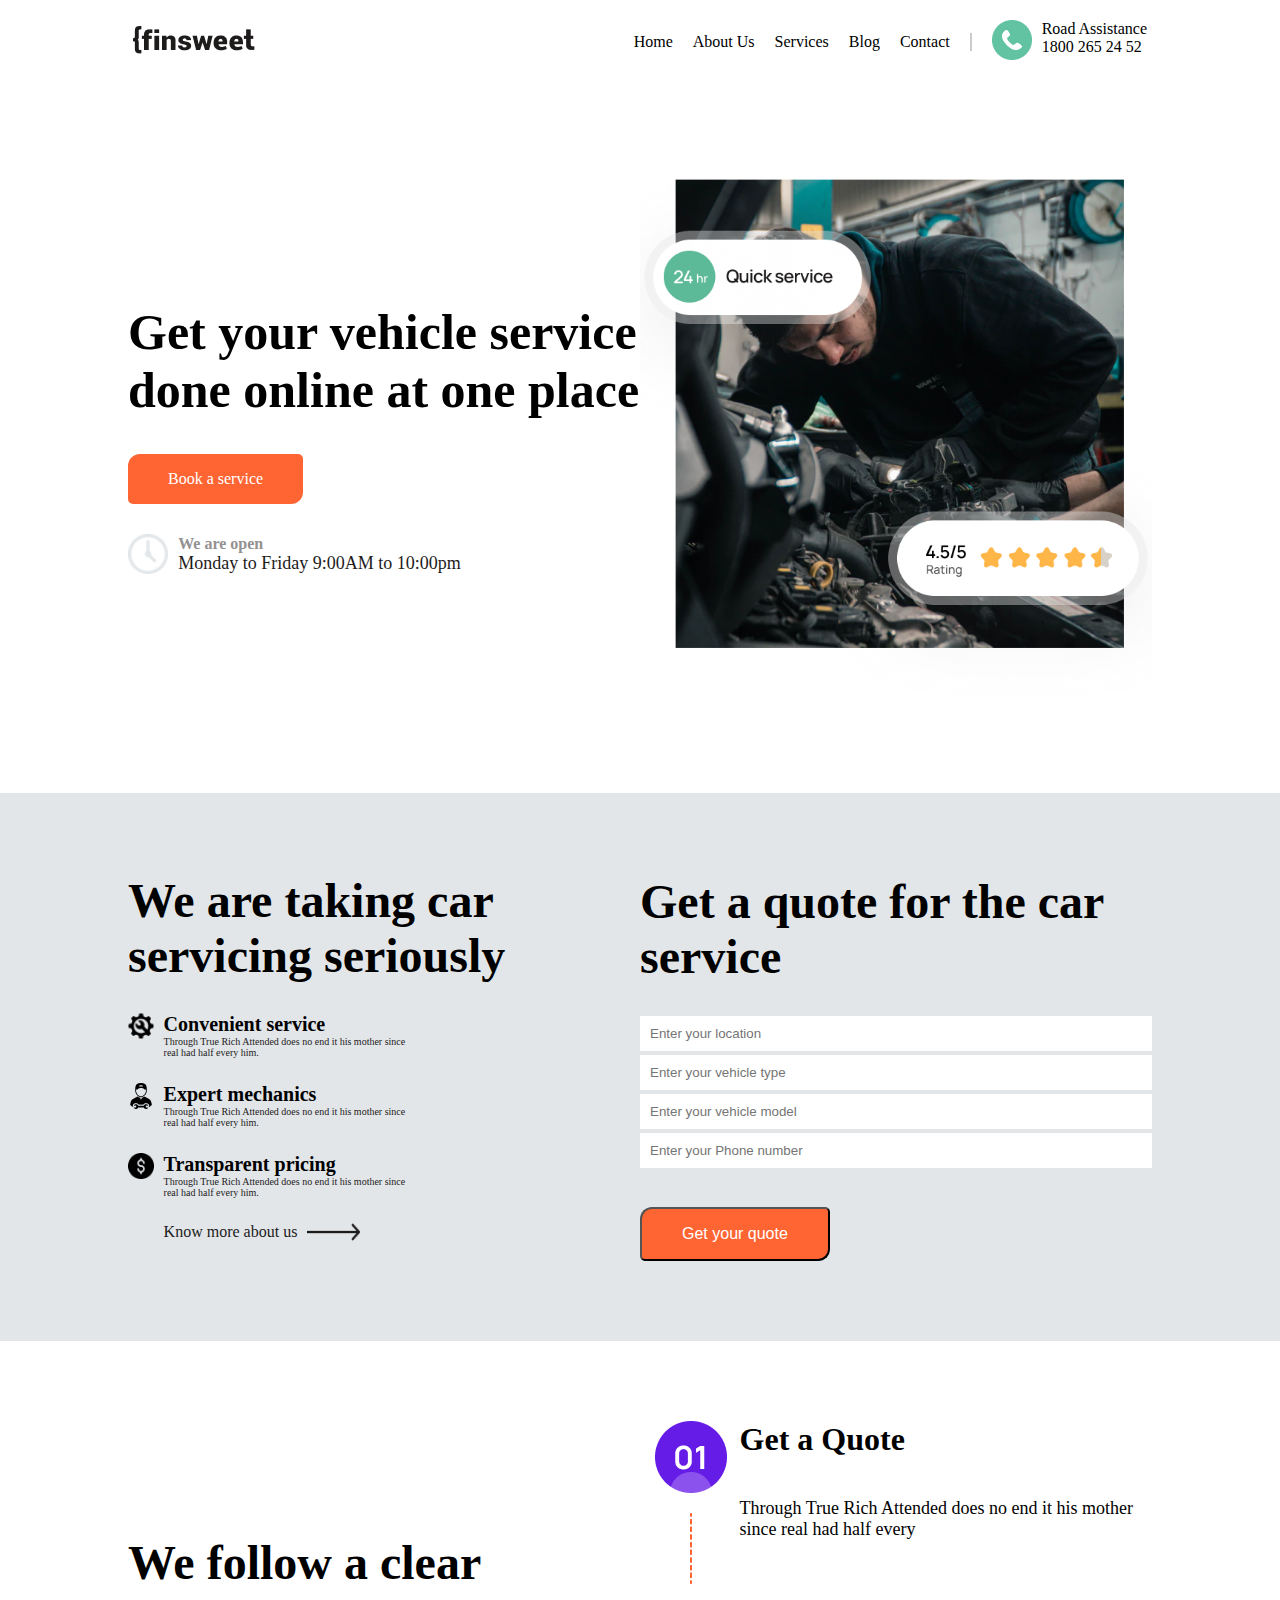
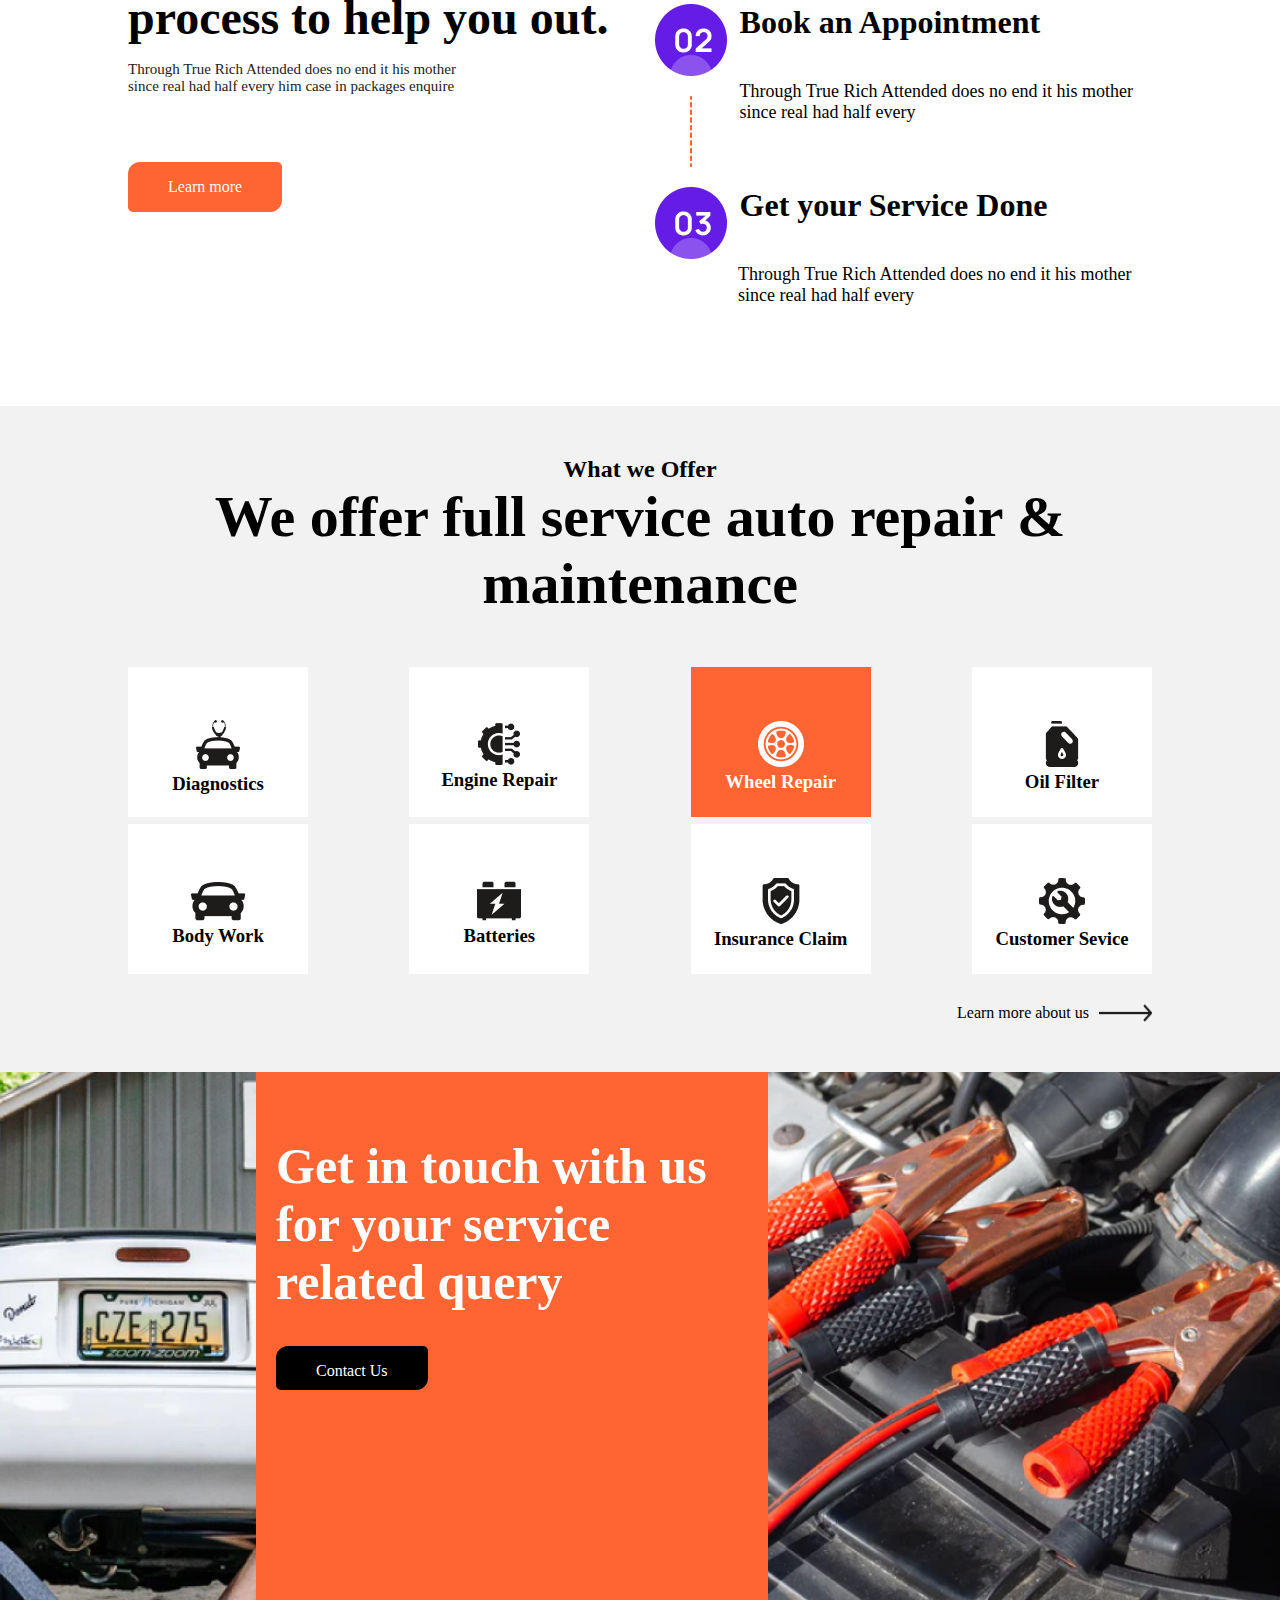
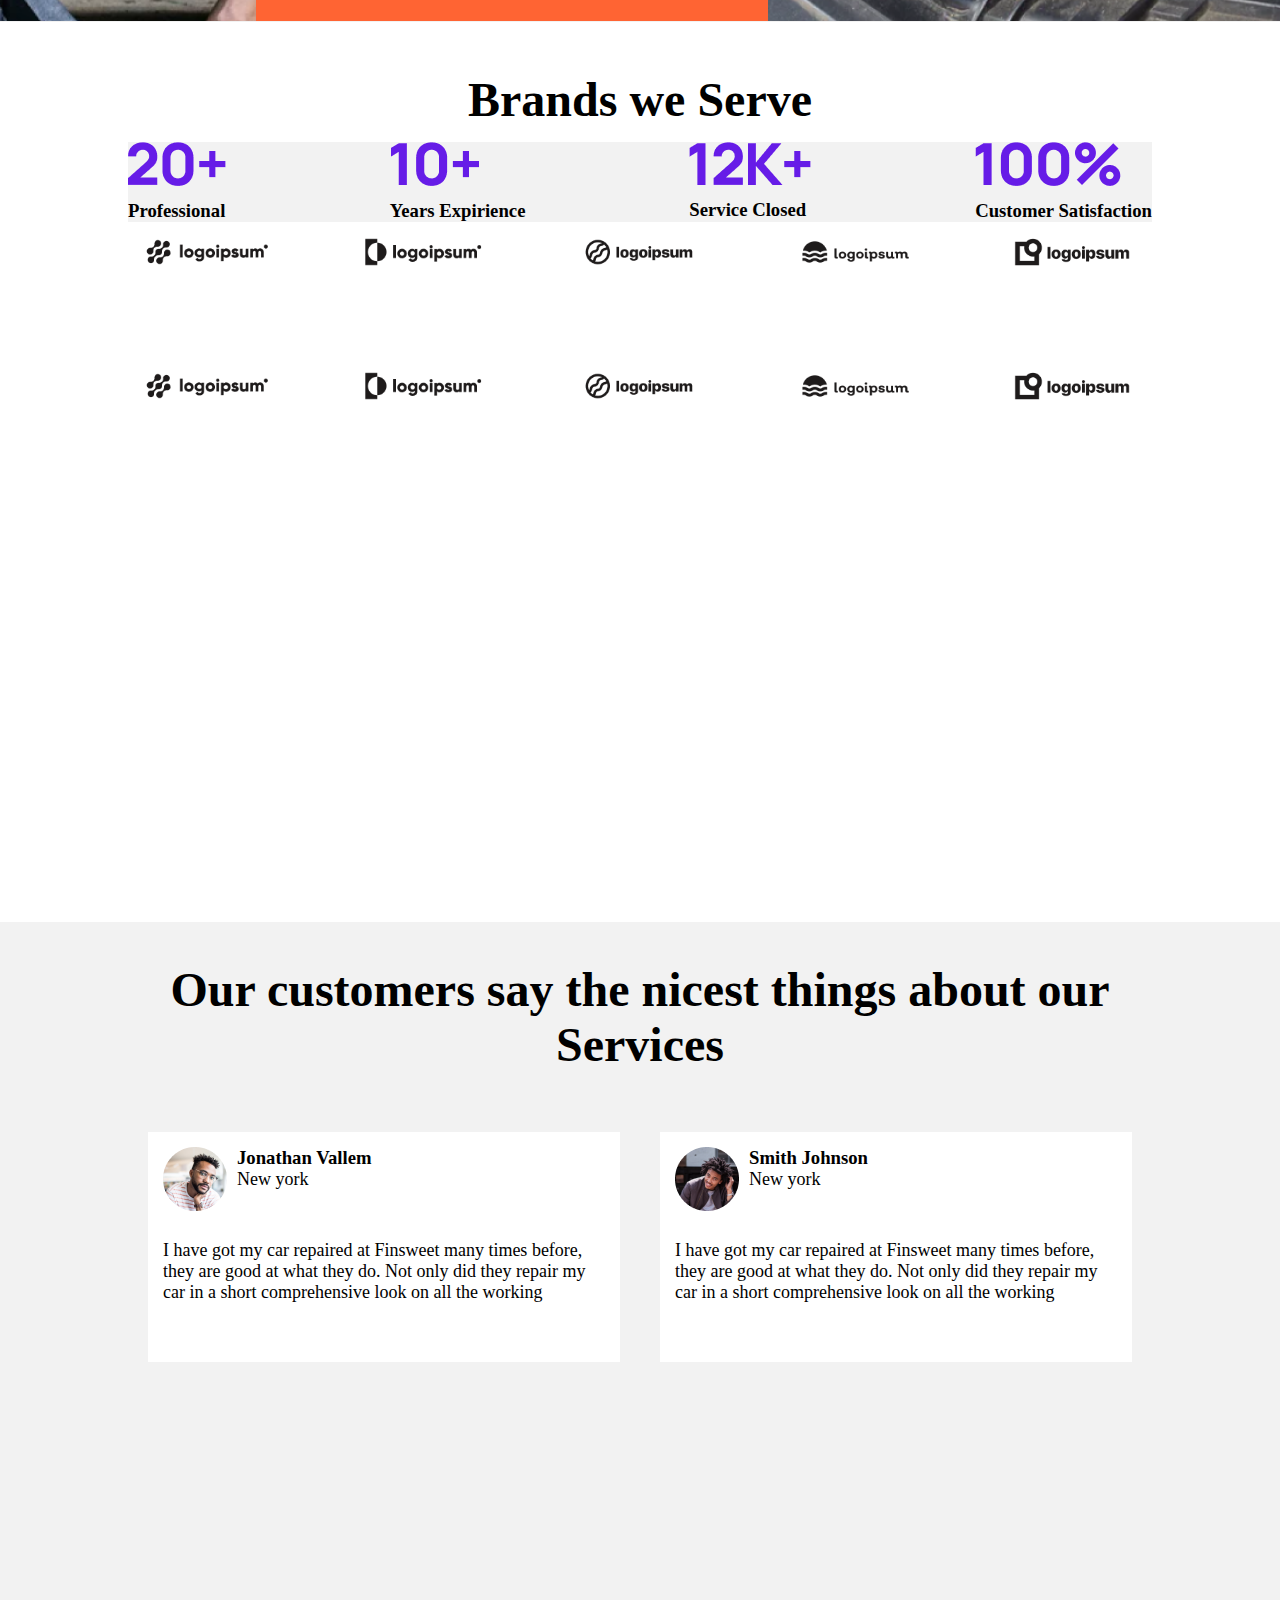
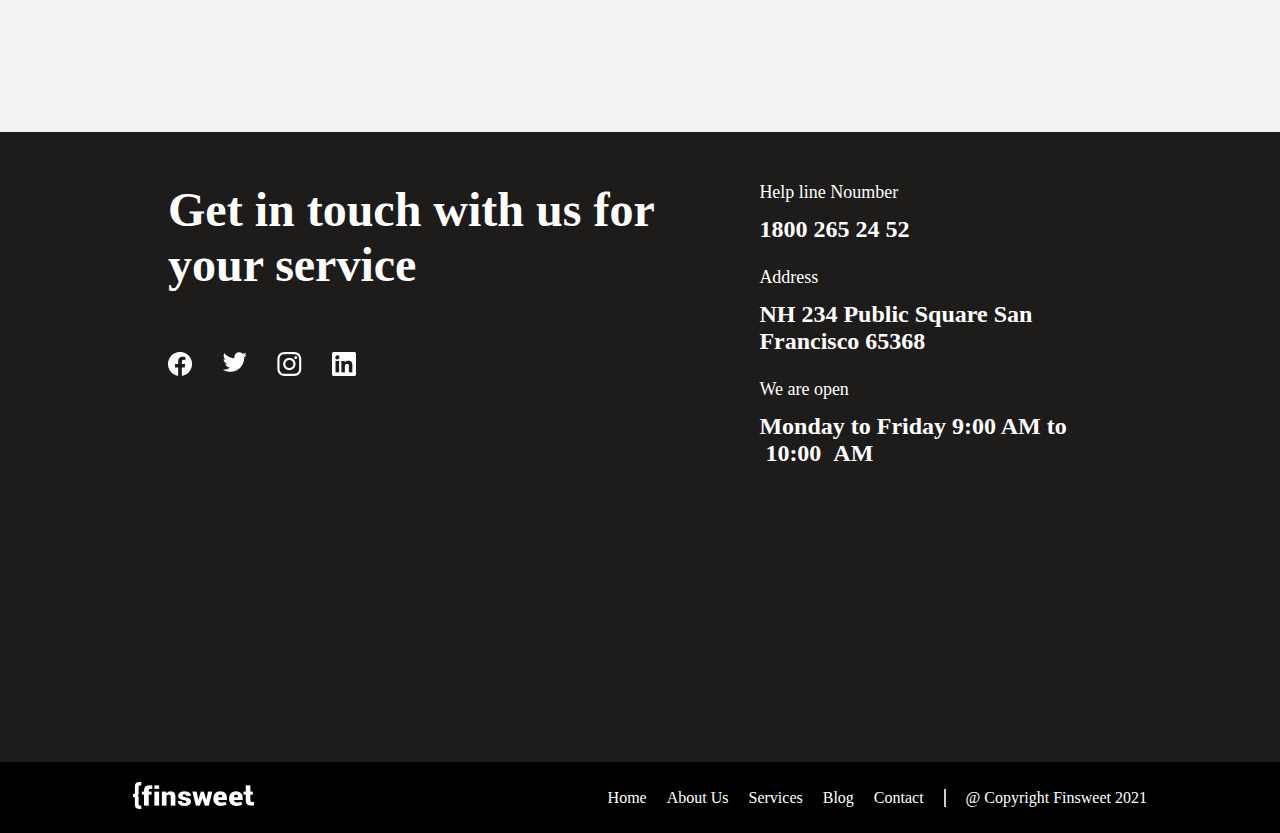
==== commit 78d83a52: "media view fixed" ====
--- a/index.html
+++ b/index.html
@@ -19,7 +19,7 @@
                     <div class="right-section">
                         <div class="navigation">
                             <ul>
-                                <li><a href="#">Home</a></li>
+                                <li><a href="index.html">Home</a></li>
                                 <li><a href="#">About Us</a></li>
                                 <li><a href="service.html">Services</a></li>
                                 <li><a href="#">Blog</a></li>
@@ -49,7 +49,7 @@
                 <div class="text-section">
                     <h1>Get your vehicle service done online at one place</h1>
                     <a href="#" class="orange-button">Book a service</a>
-                    <div class="time-section flex">
+                    <div class="time-section">
                         <div class="time-icon"><img src="img/timeicon.png" alt="time icon"></div>
                         <div class="time-text">
                             <h5>We are open</h5>
@@ -72,7 +72,7 @@
     <!-- Quote Section -->
     <section id="quote-section">
         <div class="container">
-            <div class="flex">
+            <div class="flex flex-sm-screen">
                 <div class="left-section">
                     <h2>We are taking car servicing seriously</h2>
                     <ul>
@@ -156,7 +156,7 @@
     <!-- Learn Section -->
     <section id="learn-section">
         <div class="container">
-            <div class="parent flex">
+            <div class="parent flex flex-sm-screen">
                 <div class="left-2-section">
                     <h2>We follow a clear process to help you out.</h2>
                     <p>Through True Rich Attended does no end it his mother <br> since real had half every him case in packages enquire</p>
@@ -327,23 +327,22 @@
 
     <!-- Interact Section -->
     <section id="interact-section">
-            <div class="flex">
-
-                <div class="first-img">
-                    <img src="" alt="">
-
-                </div>
-
-                <div class="second-img">
-                    <h1>Get in touch with us for your service related query</h1>
-                    <a href="#" class="orange-button">Contact Us</a>
-
-                </div>
-
-                <div class="third-img">
-                    <img src="" alt="">
-                </div>
-            </div>
+        <div class="flex flex-sm-screen">
+
+            <div class="first-img">
+                <img src="" alt="">         
+            </div>
+
+            <div class="second-img">
+                <h1>Get in touch with us for your service related query</h1>
+                <a href="#" class="orange-button">Contact Us</a>
+
+            </div>
+
+            <div class="third-img">
+                <img src="" alt="">
+            </div>
+        </div>
 
 
         <div class="container">
@@ -378,52 +377,59 @@
     <section id="brand-section">
         <div class="container">
             <h1>Brands we Serve</h1>
-            <div class="rate-top">
-
-                <div class="rate">
-                        <img src="img/logo1.png" alt="">
-                </div>
-
-                <div class="rate">
-                        <img src="img/logo2.png" alt="">
-                </div>
-
-                <div class="rate">
-                        <img src="img/logo3.png" alt="">
-                </div>
-
-                <div class="rate">
-                        <img src="img/logo4.png" alt="">
-                </div>
-
-                <div class="rate">
-                        <img src="img/logo5.png" alt="">
-                </div>
-            </div>
-
-            <div class="rate-top">
-                    
-                <div class="rate">
-                        <img src="img/logo1.png" alt="">
-                </div>
-
-                <div class="rate">
-                        <img src="img/logo2.png" alt="">
-                </div>
-
-                <div class="rate">
-                        <img src="img/logo3.png" alt="">
-                </div>
-
-                <div class="rate">
-                        <img src="img/logo4.png" alt="">
-                </div>
-
-                <div class="rate">
-                        <img src="img/logo5.png" alt="">
-                </div>
-            </div>
-        </div>
+
+            <div class="rate-container">
+                <div class="rate-top flex-sm-screen">
+
+                    <div class="rate">
+                            <img src="img/logo1.png" alt="">
+                    </div>
+
+                    <div class="rate">
+                            <img src="img/logo2.png" alt="">
+                    </div>
+
+                    <div class="rate">
+                            <img src="img/logo3.png" alt="">
+                    </div>
+
+                    <div class="rate">
+                            <img src="img/logo4.png" alt="">
+                    </div>
+
+                    <div class="rate">
+                            <img src="img/logo5.png" alt="">
+                    </div>
+
+                </div>    
+
+                <div class="rate-top flex-sm-screen">
+                        
+                    <div class="rate">
+                            <img src="img/logo1.png" alt="">
+                    </div>
+
+                    <div class="rate">
+                            <img src="img/logo2.png" alt="">
+                    </div>
+
+                    <div class="rate">
+                            <img src="img/logo3.png" alt="">
+                    </div>
+
+                    <div class="rate">
+                            <img src="img/logo4.png" alt="">
+                    </div>
+
+                    <div class="rate">
+                            <img src="img/logo5.png" alt="">
+                    </div>
+                </div>
+            </div>
+           
+        </div>
+            
+            
 
     </section>
 
@@ -468,7 +474,7 @@
     <!-- Contact Section -->
     <section id="contact-section">
         <div class="container">
-            <div class="flex">
+            <div class="flex flex-sm-screen">
                 <div class="left-contact">
                     <h2>Get in touch with us for your  service</h2>
                     <div class="flex">
@@ -513,7 +519,7 @@
                     <div class="right-section">
                         <div class="navigation">
                             <ul>
-                                <li><a href="#">Home</a></li>
+                                <li><a href="index.html">Home</a></li>
                                 <li><a href="#">About Us</a></li>
                                 <li><a href="service.html">Services</a></li>
                                 <li><a href="#">Blog</a></li>
--- a/page.css
+++ b/page.css
@@ -83,6 +83,7 @@
 }
 
 .time-section{
+    display: flex;
     margin-top: 30px;
     align-items: center;
 }
@@ -315,7 +316,7 @@
 #offer-section .container .flex{
     padding-top: 30px;
     display: flex;
-    justify-content: flex-end
+    justify-content: flex-end;
 }
 
 #offer-section .container a{
@@ -326,12 +327,13 @@
 
 #interact-section{
     background: #F2F2F2;
-    height: 90vh;
+    height: 550px;
 }
 
 #interact-section .flex{
     height: 80vh;
 }
+
 #interact-section .first-img{
     width: 20%;
     background: url(img/car-image.png);
@@ -353,6 +355,7 @@
 
 #interact-section .second-img a{
     background: #000000;
+    padding-bottom: 10px
 }
 
 #interact-section .second-img h1{
@@ -636,9 +639,462 @@
     background-color: #FF6433;
 }
 
+#operate{
+    height: 90vh;
+}
+
+#operate .container .flex .left, #operate .container .flex .right{
+    width: 49%;
+}
+
+#operate .container .flex{
+    justify-content: space-between;
+    align-content: center;
+}
+
+#operate .container{
+    padding: 20px;
+}
+
+#operate .container .left h2{
+    font-size: 48px;
+    margin-bottom: 20px
+}
+
+#operate .container .left .flex{
+    margin-bottom: 37px;
+}
+
+#operate .container .left .flex img{
+    position: center;
+    margin-right: 15px;
+}
+
+#operate .container .left .flex h3{
+    font-size: 20px;
+}
+
+#operate .container .right .flex{
+    justify-content: space-between;
+}
+#operate .container .right .flex img{
+    width: 49%;
+    height: 477px;
+}
+
+#diagnos{
+    height: 100vh;
+}
+
+#diagnos .container{
+    padding: 20px;
+}
+
+#diagnos .container .flex .left, #diagnos .container .flex .right{
+    width: 49%;
+    align-content: center;
+}
+#diagnos .container .left .flex img{
+    width: 48%;
+    height: 477px
+}
+#diagnos .container .flex{
+    justify-content: space-between;
+}
+
+#diagnos .container .flex h2{
+    font-size: 48px;
+    margin-bottom: 30px;
+}
+
+#diagnos .container .flex p{
+    font-size: 18px;
+    margin-bottom: 15px;
+}
+
+#diagnos .container .flex a{
+    background: #FF6433;
+    border-radius: 12px 5px;
+    padding: 16px 40px;
+    text-decoration: none;
+    color: #fff;
+    font-size: 16px;
+    margin-top: 35px;
+    display: inline-block;
+}
 /* Mobile view */
 @media (max-width: 426px) {
     .main-header{
         flex-direction: column;
+        align-items: flex-start;
+    }
+
+    .right-section{
+        flex-direction: column;
+        align-items: flex-start;
+        width: 100%;
+    }
+
+    .right-section .navigation ul{
+        flex-direction: column;
+    }
+    .right-section .navigation{
+        border: none;
+        width: 100%;
+    }
+
+    .right-section .navigation li{
+        padding: 10px 0;
+        margin-right: 0px;
+    }
+
+    .right-section .navigation li a{
+        display: block;
+    }
+
+    .road-assistance{
+        padding: 10px 0;
+    }
+
+    #hero-section .container .flex{
+        flex-direction: column;
+    }
+
+    #hero-section .container .flex .text-section, #hero-section .container .flex .image-section{
+        width: 100%;
+    }
+
+    #hero-section .container .flex .text-section{
+        order: 2;
+    }
+
+    #hero-section .container .flex .image-section{
+        order: 1;
+    }
+
+    #hero-section .container .flex .text-section h1{
+        font-size: 35px;
+    }
+    
+    #hero-section .container .flex .text-section .time-section .flex{
+        display: flex;
+        justify-content: space-between;
+    }
+
+    #hero-section .container .flex .image-section{
+        margin-top: 20px;
+        height: 400px;
+    }
+
+    .flex-sm-screen {
+        flex-direction: column;
+    }
+
+    #quote-section .container .flex .left-section, #quote-section .container .flex .right-form-section{
+        width: 100%;
+    }
+
+    #quote-section .container .flex .left-section h2{
+        font-size: 35px;
+    }
+
+    #quote-section .container .left-section #flex-quote{
+        display: flex;
+
+    }
+
+    #quote-section .left-section .text-box p {
+        font-size: 11px;
+        margin-bottom: 5px;
+    }
+
+    #quote-section .left-section .text-box h5 {
+        font-size: 18px;
+    }
+
+    .text-box a {
+        text-decoration: none;
+        color: #1E1B1B;
+        margin-right: 10px;
+        font-size: 8px;
+        
+    }
+
+    #quote-section .right-form-section h3 {
+        font-size: 35px;
+        margin-bottom: 20px;
+        margin-top: 30px;
+    }
+    
+    .orange-button {
+        background: #FF6433;
+        border-radius: 12px 12px;
+        padding: 10px 20px;
+        text-decoration: none;
+        color: #fff;
+        font-size: 12px;
+        margin-top: 22px;
+        display: inline-block;
+    }
+    
+    #quote-section .right-form-section form input{
+        width: 90%;
+        padding: 10px;
+        margin-bottom: 4px;
+        border: none;
+    }
+
+    #quote-section .right-form-section form{
+        text-align: center;
+    }
+
+    #learn-section .left-2-section, #learn-section .right-2-section{
+        width: 100%;
+    }
+
+    #learn-section .left-2-section{
+        margin-bottom: 40px;
+    }
+
+    #learn-section .left-2-section h2 {
+        font-size:35px;
+        margin-bottom: 16px;
+    }
+
+    #learn-section .left-2-section p{
+        font-size: 11px;
+        margin-bottom: 12px
+    }
+
+    #learn-section ul li h5 {
+        font-size: 25px;
+    }
+
+    #learn-section ul li .flex{
+        margin-bottom: -10px;
+    }
+
+    #learn-section ul li p {
+        font-size: 15px;
+        margin-top: -15px;
+    }
+
+    #learn-section .flex .image-box img {
+        display: flex;
+        align-items: center;
+        justify-content: center;
+        height: 48px;
+        margin-bottom: 5px;
+        margin-top: 0px;
+    }
+
+    #learn-section ul li p {
+        font-size: 14px;
+        margin-top: 0px;
+    }
+
+
+    #offer-section h1 {
+        font-size: 31px;
+        text-align: center;
+    }
+
+    #offer-section h2 {
+        font-size: 24px;
+        text-align: center;
+        margin-bottom: 11px;
+    }
+
+    #offer-section .first-row .service-box{
+        display: flex;
+        width: 24%;
+        justify-content: space-between;
+    }
+
+    #offer-section .second-row .service-box{
+        display: flex;
+        width: 24%;
+        justify-content: space-between;
+    }
+
+    #offer-section .second-row .service-box .box-area{
+        height: 100px;
+    }
+
+    #offer-section .first-row .service-box .box-area{
+        height: 100px;
+    }
+
+    #offer-section .service-box img{
+        height: 25px;
+    }
+
+    #offer-section .service-box h3{
+        font-size: 12px
+    }
+
+    #wheel{
+        width: 24%;
+        height: 100px;
+    }
+
+    #wheel img{
+        height: 25px;
+    }
+
+    #wheel h3{
+        font-size: 12px;
+    }
+
+    #interact-section{
+        height: 550px;
+    }
+
+    #interact-section .first-img, #interact-section .second-img, #interact-section .third-img{
+        width: 100%;
+    }
+
+    #interact-section .flex{
+        height: 448px;
+    }
+
+
+    #interact-section .second-img{
+        height: 55vh;
+        padding: 30px;
+    }
+
+    #interact-section .third-img{
+        height: 55vh;
+        padding: 30px;
+    }
+
+    #interact-section .second-img h1 {
+        color: #fff;
+        font-size: 21px;
+    }
+
+    .rate-flex {
+        display: flex;
+        justify-content: space-between;
+        width: 100%;
+    }
+
+    .rate-flex .rate{
+        width: 24%;
+    }
+
+    .rate-flex .rate img{
+        height: 22px;
+    }
+
+    .rate-flex .rate h3{
+        font-size: 15px;
+    }
+
+    #interact-section .container{
+        margin-top: 58px
+    }
+
+    #brand-section{
+        height: auto;
+    }
+
+    #brand-section .container h1 {
+        font-size: 25px;
+        margin: 4px;
+    }
+
+    #brand-section .container .rate-container{
+        display: flex;
+        justify-content: space-between;
+    }
+
+    #brand-section .container .rate-top{
+        width: 48%;
+    }
+
+    #review-section {
+        height: auto;
+    }
+
+    #review-section .container h2 {
+        font-size: 24px;
+        margin: -4px;
+        padding-top: 3px;
+    }
+
+    #review-section .left-comment {
+        background: #fff;
+        height: 164px;
+        margin: 4px;
+        padding: 0px;
+    }
+
+    #review-section .left-comment .person img {
+        margin-right: 10px;
+        height: 28px;
+        margin-left: 7px;
+        margin-top: 7px;
+    }
+
+    #review-section .left-comment .person h3{
+        font-size: 13px;
+        margin-top: 7px;
+    }
+
+    #review-section .left-comment .person p{
+        font-size: 7px;
+    }
+ 
+    #review-section .left-comment p {
+        text-align: center;
+        font-size: 10px;
+        margin-left: 7px;
+        margin-right: 7px;
+    }
+
+    #review-section .container img{
+        text-align: center;
+        height: 2px;
+    }
+
+    #contact-section{
+        height: auto;
+    }
+
+    #contact-section .container{
+        padding: 10px
+    }
+
+    #contact-section .left-contact, #contact-section .left-contact{
+        width: 100%
+    }
+
+    #contact-section .left-contact h2 {
+        font-size: 30px;
+        margin-bottom: 19px;
+    }
+
+    #contact-section .flex {
+        margin-bottom: 20px;
+    }
+
+    #contact-section .flex a img{
+        height: 14px;
+    }
+
+    #contact-section .left-contact .flex a {
+        margin-right: 16px;
+    }
+
+    #contact-section .right-contact p {
+        font-size: 14px;
+        margin-bottom: 1px;
+    }
+
+    #contact-section .right-contact h1 {
+        font-size: 8px;
+        margin-bottom: 17px;
     }
 }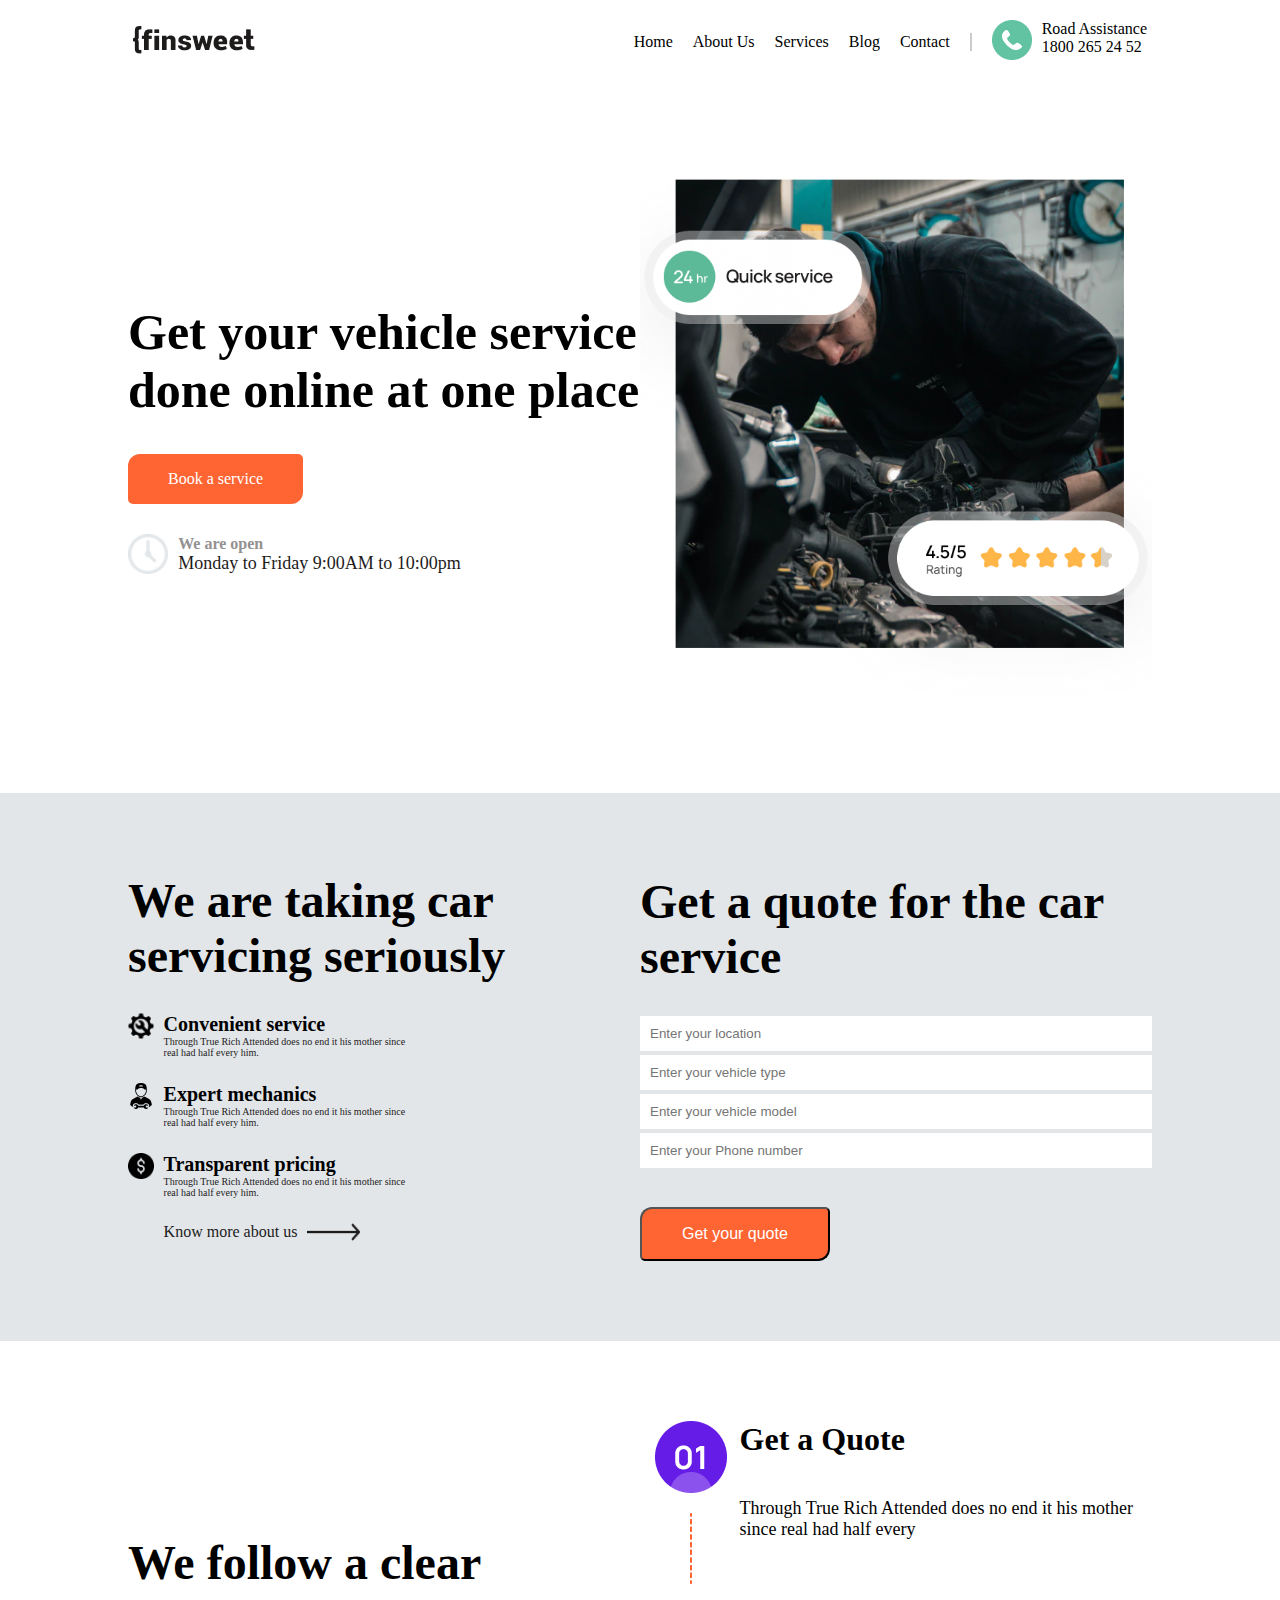
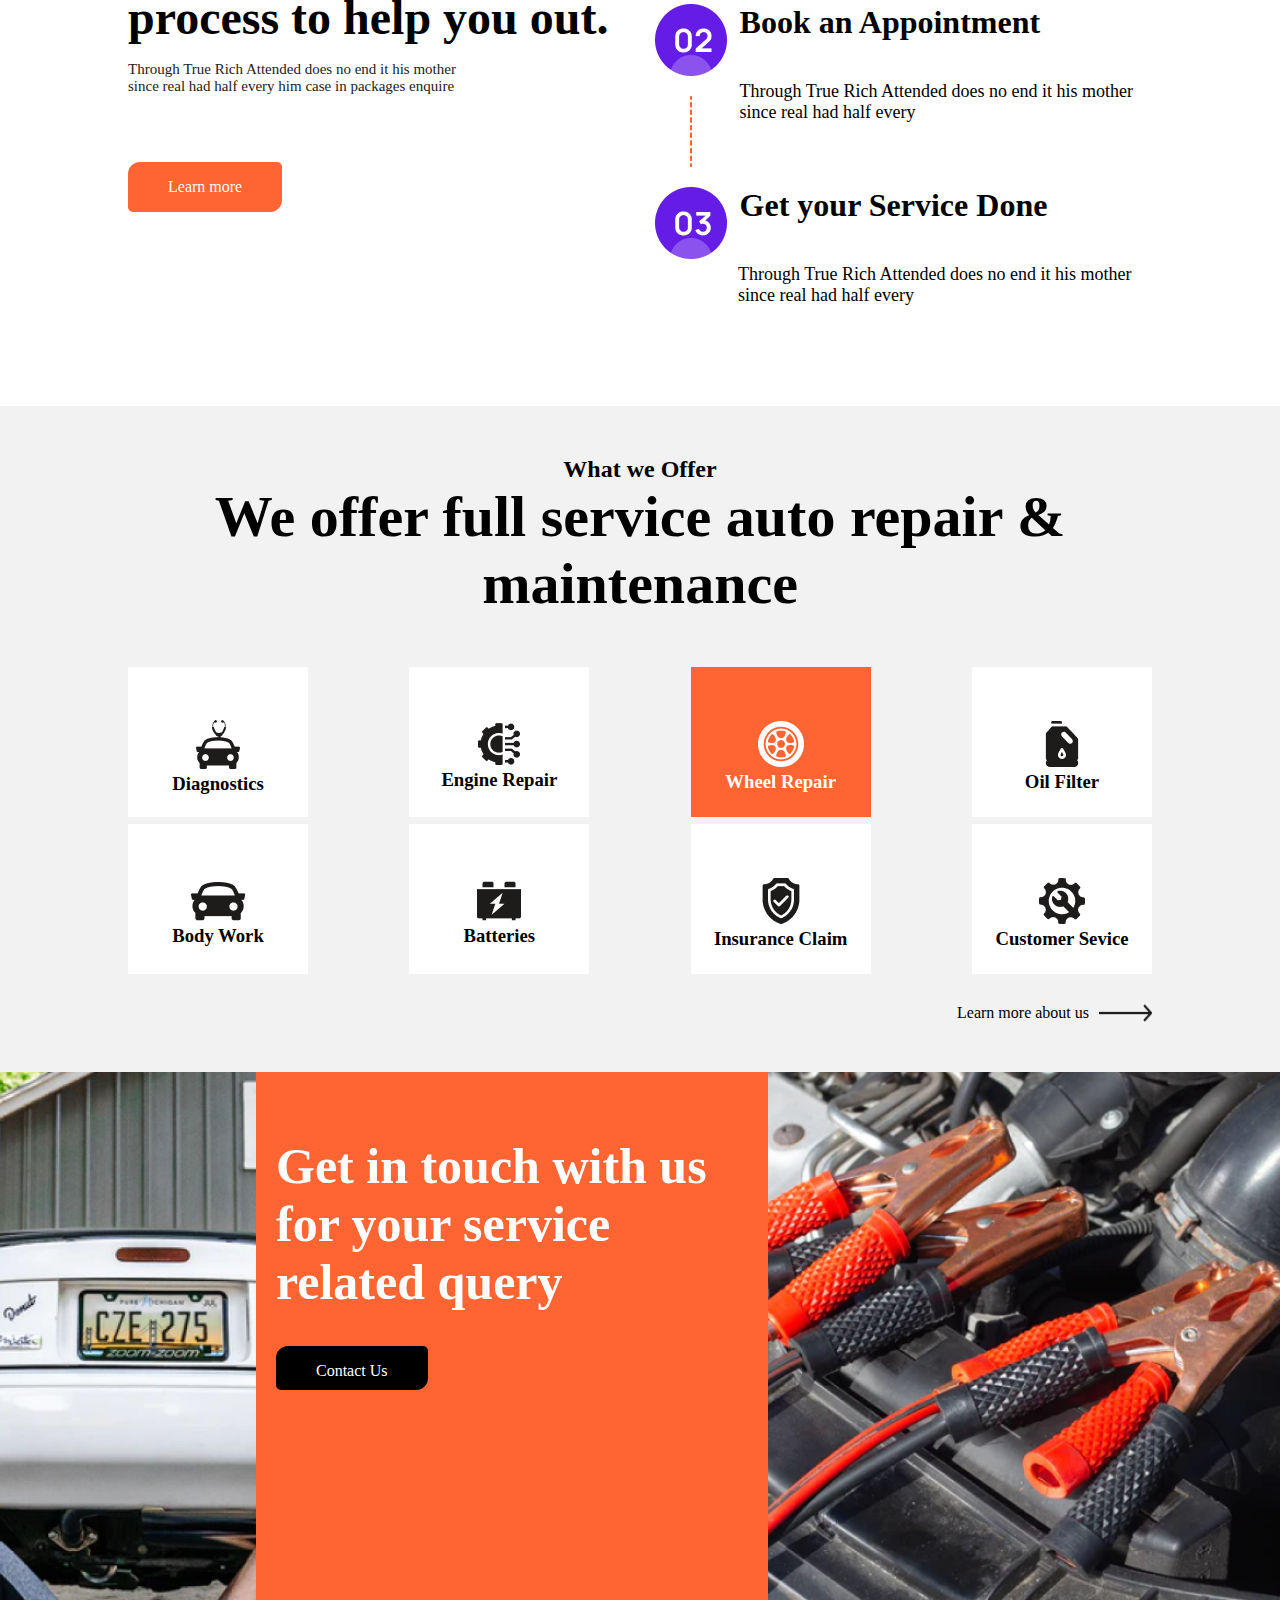
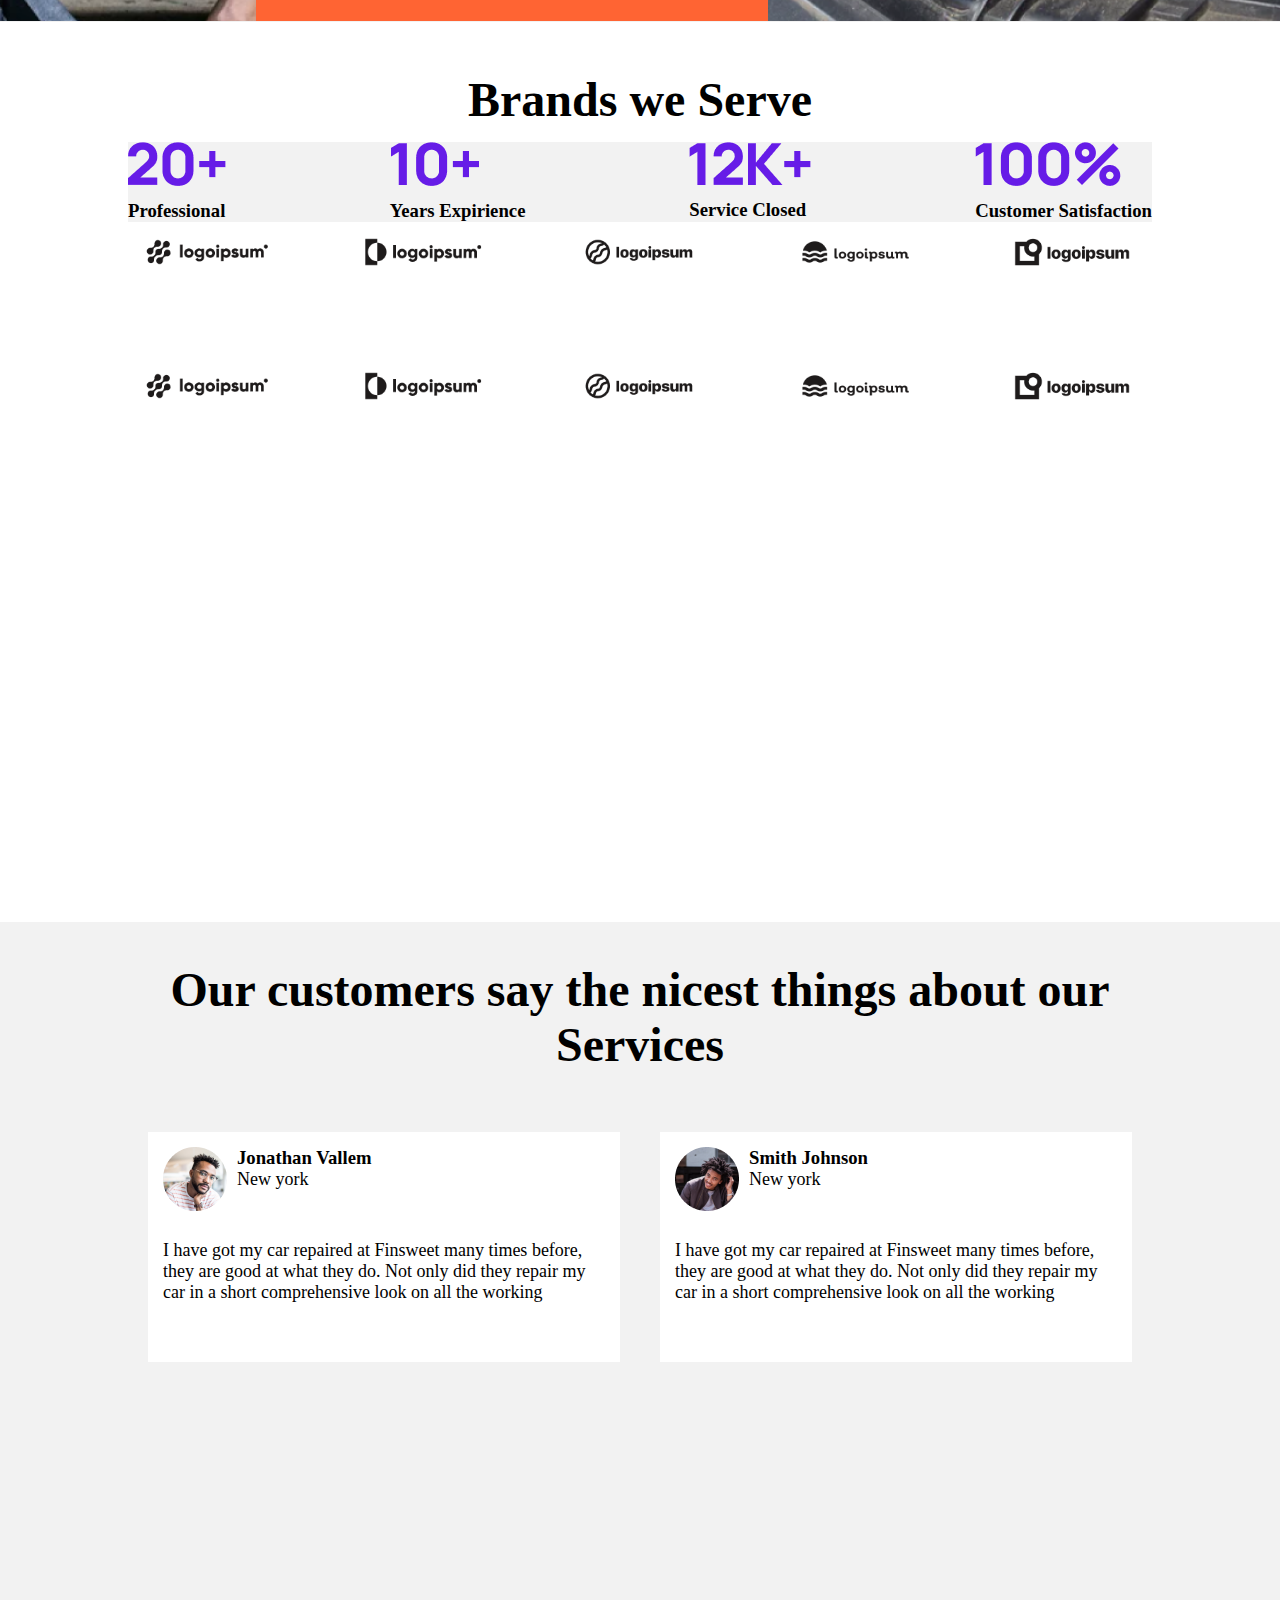
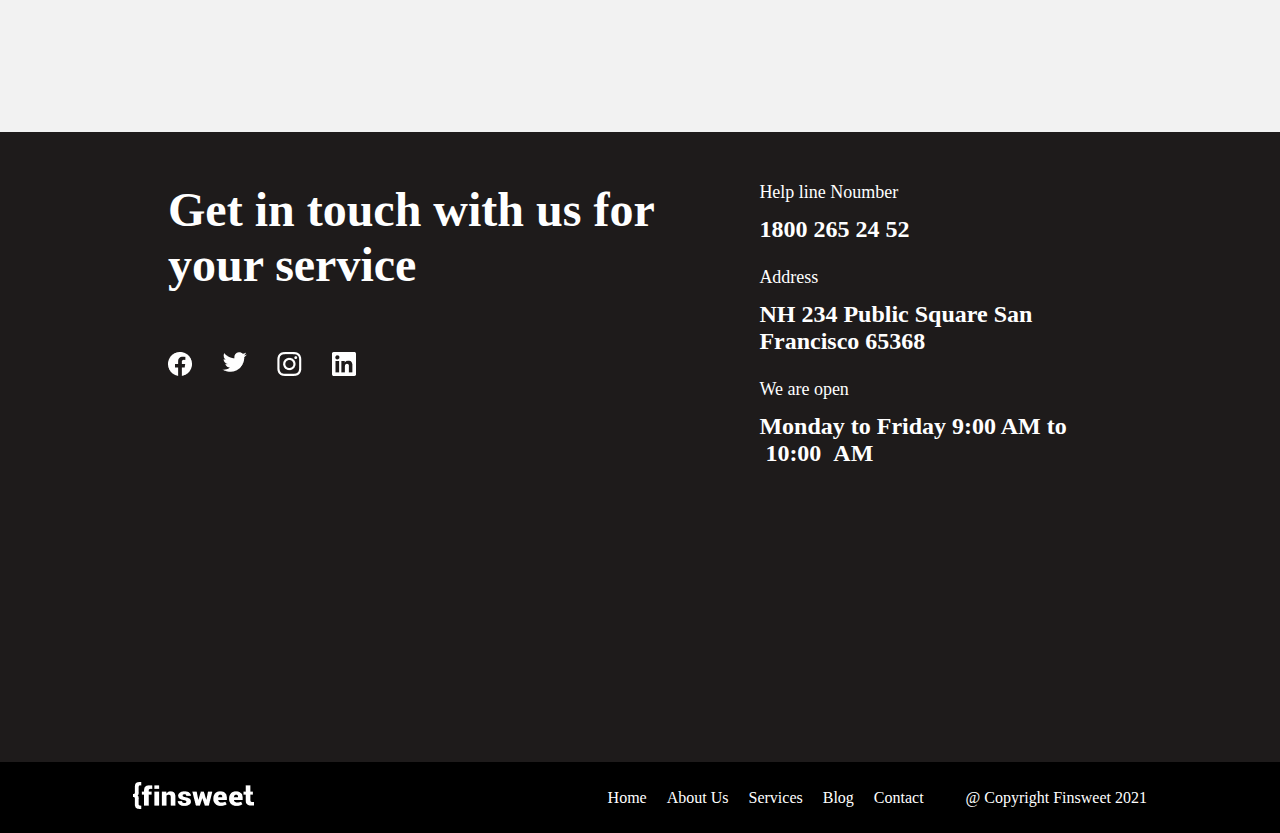
==== commit 625b4482: "tablet view fixed" ====
--- a/index.html
+++ b/index.html
@@ -12,7 +12,7 @@
     <section>
         <header>
             <div class="container">
-                <div class="main-header">
+                <div class="main-header main-head">
                     <div class="logo">
                         <img src="img/finsweet.png" alt="company logo" class="">
                     </div>
--- a/page.css
+++ b/page.css
@@ -9,7 +9,7 @@
     margin: 0 auto;
 }
 
-.main-header{
+header .main-header{
     display: flex;
     justify-content: space-between;
     align-items: center;
@@ -42,6 +42,10 @@
 
 .right-section .navigation {
     border-right: 2px solid #ccc;
+}
+
+#footer .right-section .navigation {
+    border-right: 2px solid #000000;
 }
 
 .road-assistance .icon {
@@ -1097,4 +1101,462 @@
         font-size: 8px;
         margin-bottom: 17px;
     }
-}+
+    #service{
+        height: 550px;
+    }
+
+    #service .container .flex .img-sec, #service .container .flex .text-sec{
+        width: 100%;
+    }
+
+    #service .container .flex .img-sec{
+        height: 100vh;
+    }
+
+    #service .text-sec h2 {
+        font-size: 35px;
+    }
+
+    #service .text-sec p {
+        color: #F2F2F2;
+        font-size: 12px;
+        margin-top: 23px;
+    }
+
+    .text-sec a {
+        background: #FF6433;
+        border-radius: 5px 5px;
+        padding: 9px 24px;
+        text-decoration: none;
+        color: #fff;
+        font-size: 14px;
+        margin-top: 23px;
+        display: inline-block;
+    }
+    
+    #auto{
+        height: auto;
+    }
+
+    #auto .container .flex .left-auto, #auto .container .flex .right-auto{
+        width: 100%;
+    }
+
+    #auto .flex .left-auto h2 {
+        font-size: 31px;
+        margin-top: 17px;
+        margin-bottom: 12px;
+        text-align: center;
+    }
+
+    #auto .flex .left-auto p {
+        font-size: 12px;
+        margin-top: 3px;
+        margin-bottom: 13px;
+    }
+
+    #auto .right-auto .service-box .box-area {
+        background: #fff;
+        width: 164px;
+        text-align: center;
+        align-items: center;
+        align-content: center;
+        padding-top: 20px;
+        padding-bottom: 20px;
+    }
+
+    #auto .right-auto .service-box .box-area:hover{
+        background: #FF6433;
+    }
+
+    #auto .flex .right-auto{
+        margin-top: 20px;
+    }
+    
+    #auto .right-auto .flex {
+        justify-content: space-between;
+        height: 127px;
+    }
+
+    #auto .right-auto .service-box .box-area img{
+        height: 50px;
+    }
+
+    #auto .right-auto .service-box .box-area h3{
+        font-size: 14px;
+    }
+
+    #operate{
+        height: auto;
+    }
+
+    #operate .container .flex .left, #operate .container .flex .right{
+        width: 100%;
+    }
+
+    #operate .container .flex .left{
+        order: 2;
+    }
+
+    #operate .container .flex .right{
+        order: 1
+    }
+
+    #operate .container .left h2 {
+        font-size: 33px;
+        margin-bottom: 20px;
+    }
+
+    #operate .container .left .flex h3 {
+        font-size: 17px;
+    }
+
+    #operate .container .left .flex img {
+        position: center;
+        margin-right: 15px;
+        height: 31px;
+    }
+
+    #diagnos{
+        height: auto;
+    }
+
+    #diagnos .container .flex .left, #diagnos .container .flex .right{
+        width: 100%;
+    }
+
+    #diagnos .container .flex h2 {
+        font-size: 28px;
+        margin-bottom: 12px;
+        margin-top: 14px;
+    }
+
+    #diagnos .container .flex p {
+        font-size: 11px;
+        margin-bottom: -16px;
+    }
+
+    #diagnos .container .flex a {
+        background: #FF6433;
+        border-radius: 5px 5px;
+        padding: 10px 23px;
+        text-decoration: none;
+        color: #fff;
+        font-size: 16px;
+        margin-top: 35px;
+        display: inline-block;
+    }
+    
+}
+
+@media (max-width: 768px){
+
+    section header .main-head{
+        flex-direction: column;
+        align-items: flex-start;
+    }
+
+    header .main-header .logo{
+        width: 100%;
+        text-align: center;
+    }
+
+    header .right-section{
+        align-items: flex-start;
+        width: 100%;  
+        align-content: center;
+        justify-content: space-between;
+        margin-top: 20px;
+        align-items: center;
+    }
+
+    header .right-section .navigation{
+        width: 70%;
+        margin-right: 10px;
+    }
+
+    header .road-assistance{
+        padding: 10px 0;
+        width: 30%;
+    }
+
+    #hero-section .container .text-section h1 {
+        font-size: 45px;
+        font-family: 'Manrope';
+    }
+
+    .orange-button {
+        background: #FF6433;
+        border-radius: 9px 5px;
+        padding: 16px 25px;
+        text-decoration: none;
+        color: #fff;
+        font-size: 13px;
+        margin-top: 21px;
+        display: inline-block;
+    }
+
+    #hero-section .container .text-section .time-section {
+        display: flex;
+        margin-top: 18px;
+        align-items: center;
+    }
+
+    #hero-section .container .text-section .time-section .time-text h5{
+        color: #939191;
+        font-size: 14px;
+    }
+   
+    #hero-section .container .text-section .time-section .time-text p {
+        font-size: 15px;
+        color: #1E1B1B;
+    }
+
+    #hero-section .text-section, #hero-section .image-section {
+        width: 50%;
+        height: 357px;
+    }
+
+    #quote-section .left-section{
+        margin-right: 13px;
+    }
+
+    #quote-section .left-section h2 {
+        margin-bottom: 14px;
+        font-size: 41px;
+    }
+
+    #quote-section .left-section .text-box h5 {
+        font-size: 18px;
+    }
+
+    #quote-section .left-section .text-box p {
+        font-size: 9px;
+        color: #1E1B1B;
+        margin-bottom: 1px;
+    }
+
+    #quote-section .left-section .text-box a {
+        text-decoration: none;
+        color: #1E1B1B;
+        margin-right: 10px;
+        font-size: 10px;
+    }
+
+    #quote-section .right-form-section h3 {
+        font-size: 41px;
+        margin-bottom: 20px;
+    }
+
+    #quote-section .right-form-section input {
+        width: 100%;
+        padding: 10px;
+        margin-bottom: 3px;
+        border: none;
+        height: 38px;
+    }
+
+    #learn-section .flex .image-box {
+        height: 62px;
+    }
+
+    #learn-section ul li h5 {
+        font-size: 28px;
+    }
+
+    #learn-section ul li p {
+        font-size: 14px;
+        margin-top: -14px;
+    }
+
+    #learn-section .left-2-section h2 {
+        font-size: 45px;
+        margin-bottom: 12px;
+        margin-top: -96px;
+    }
+
+    #learn-section .left-2-section{
+        margin-right: 10px;
+    }
+
+    #learn-section .left-2-section p {
+        color: #1E1B1B;
+        font-size: 14px;
+        margin-bottom: -2px;
+    }
+
+    #offer-section h1 {
+        font-size: 52px;
+        text-align: center;
+    }
+
+    #offer-section .first-row .service-box .box-area, #wheel {
+        background: #fff;
+        width: 149px;
+        text-align: center;
+        align-items: center;
+        align-content: center;
+        height: 150px;
+        padding-top: 30px;
+        margin-top: 50px;
+    }
+
+    #wheel {
+        background: #FF6433;
+        color: #fff;
+    }
+
+    #offer-section .second-row .service-box .box-area {
+        background: #fff;
+        width: 149px;
+        text-align: center;
+        align-items: center;
+        align-content: center;
+        height: 150px;
+        padding-top: 30px;
+        margin-top: 7px;
+    }
+
+    #interact-section {
+        height: auto;
+    }
+
+    #interact-section {
+        height: auto;
+    }
+
+    #interact-section .second-img {
+        width: 40%;
+        background: #FF6433;
+        padding-top: 65px;
+        padding-bottom: 24px;
+        padding-left: 20px;
+        padding-right: 20px;
+        height: auto;
+    }
+
+    #interact-section .first-img {
+        height: auto;
+    }
+
+    #interact-section .third-img {
+        height: auto;
+    }
+
+    #interact-section .container, .rate-flex, .rate, img{
+        height: auto;
+    }
+    
+    #interact-section .container .rate-flex .rate{
+        margin-bottom: 15px;
+    }
+
+    #interact-section .flex {
+        margin-bottom: 10px;
+        height: auto;
+    }
+
+    #brand-section {
+        height: auto;
+        margin-top: 57px;
+    }
+
+    #brand-section .container h1 {
+        font-size: 48px;
+        margin: 6px;
+    }
+
+    #brand-section .rate-top img {
+        height: 90px;
+        margin-top: 30px;
+        width: 100%;
+    }
+
+    #review-section {
+        height: auto;
+        padding-bottom: 10px;
+    }
+
+    #review-section .left-comment p {
+        text-align: left;
+        font-size: 14px;
+    }
+
+    #review-section .left-comment h3{
+        font-size: 19px;
+    }
+
+    #review-section .left-comment .person img {
+        margin-right: 10px;
+        height: 47px;
+    }
+
+    #contact-section {
+        background: #1E1B1B;
+        height: auto;
+    }
+
+    #contact-section .left-contact{
+        margin-right: 15px;
+    }
+
+    #contact-section .left-contact h2 {
+        font-size: 44px;
+        margin-bottom: 38px;
+    }
+
+    #interact-section .container .rate-flex .rate img {
+        height: auto;
+        height: 16px;
+    }
+
+    #contact-section .right-contact p {
+        font-size: 15px;
+        margin-bottom: 5px;
+    }
+
+    #contact-section .right-contact h1 {
+        font-size: 22px;
+        margin-bottom: 14px;
+    }
+
+    #footer header .container .sub-head{
+        display: flex;
+        justify-content: space-between;
+        align-items: center;
+        padding: 20px 5px;
+    }
+    
+    #footer .right-section {
+        display: flex;
+        align-items: center;
+    }
+    
+    #footer .right-section ul {
+        list-style: none;
+        display: flex;
+    }
+    
+    #footer .road-assistance {
+        display: flex;
+        padding-left: 20px;
+    }
+    
+    #footer .right-section ul li {
+        margin-right: 20px;
+    }
+    
+    #footer .right-section ul li a {
+        text-decoration: none;
+        color: #fff;
+    }
+    
+    #footer .right-section .navigation {
+        border-right: 2px solid #080707;
+    }
+    
+    #footer .right-section .road-assistance .inner-section p{
+        font-size: 10px;
+    }
+}
